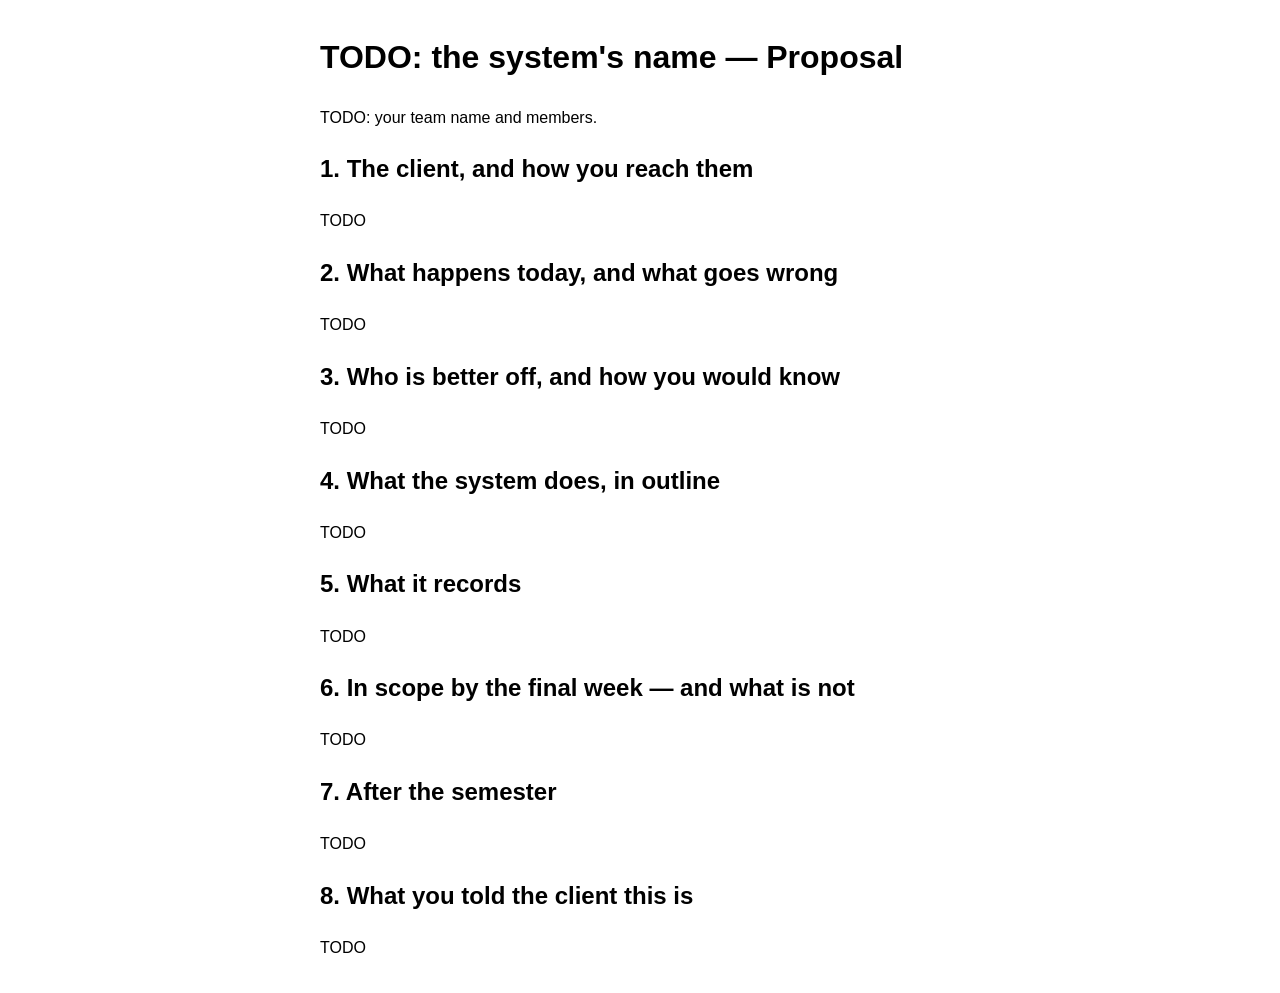
==== docs/index.html @ 44578945 "Initial commit" ====
<!DOCTYPE html>
<!--
  TEAM: replace every line of placeholder text below with your proposal content. The eight
  headings stay exactly as they are — same wording, same order.

  This page is checked only as REACHABLE. It is not judged on how it looks. Do not spend
  time on design here; spend it on the proposal.

  Do not add external stylesheets, fonts, scripts or images. This page loads nothing.
-->
<html lang="en">
<head>
<meta charset="utf-8">
<meta name="viewport" content="width=device-width, initial-scale=1">
<title>Proposal — ISOM 472</title>
<style>
  body {
    max-width: 40em;
    margin: 2rem auto;
    padding: 0 1rem;
    font-family: -apple-system, BlinkMacSystemFont, "Segoe UI", Roboto, sans-serif;
    line-height: 1.6;
  }
</style>
</head>
<body>

<h1>TODO: the system's name — Proposal</h1>
<p>TODO: your team name and members.</p>

<h2>1. The client, and how you reach them</h2>
<p>TODO</p>

<h2>2. What happens today, and what goes wrong</h2>
<p>TODO</p>

<h2>3. Who is better off, and how you would know</h2>
<p>TODO</p>

<h2>4. What the system does, in outline</h2>
<p>TODO</p>

<h2>5. What it records</h2>
<p>TODO</p>

<h2>6. In scope by the final week — and what is not</h2>
<p>TODO</p>

<h2>7. After the semester</h2>
<p>TODO</p>

<h2>8. What you told the client this is</h2>
<p>TODO</p>

</body>
</html>
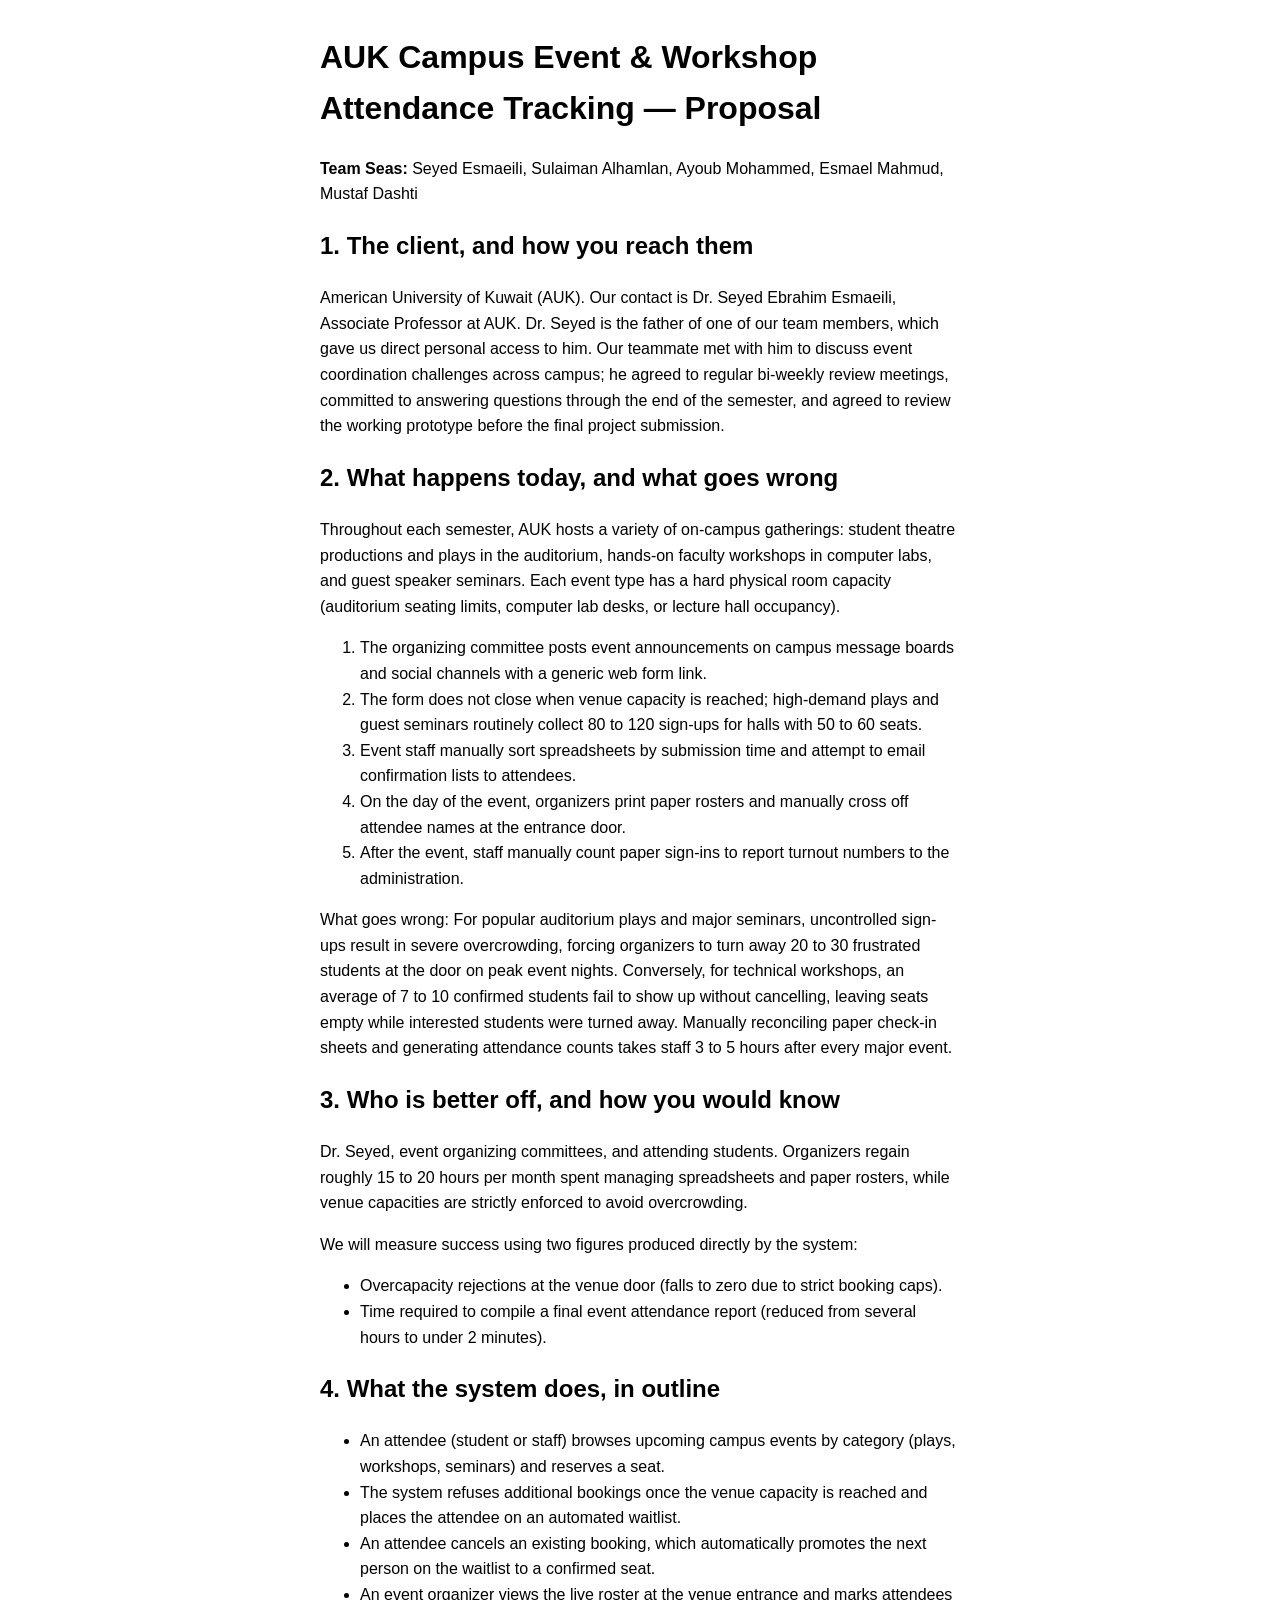
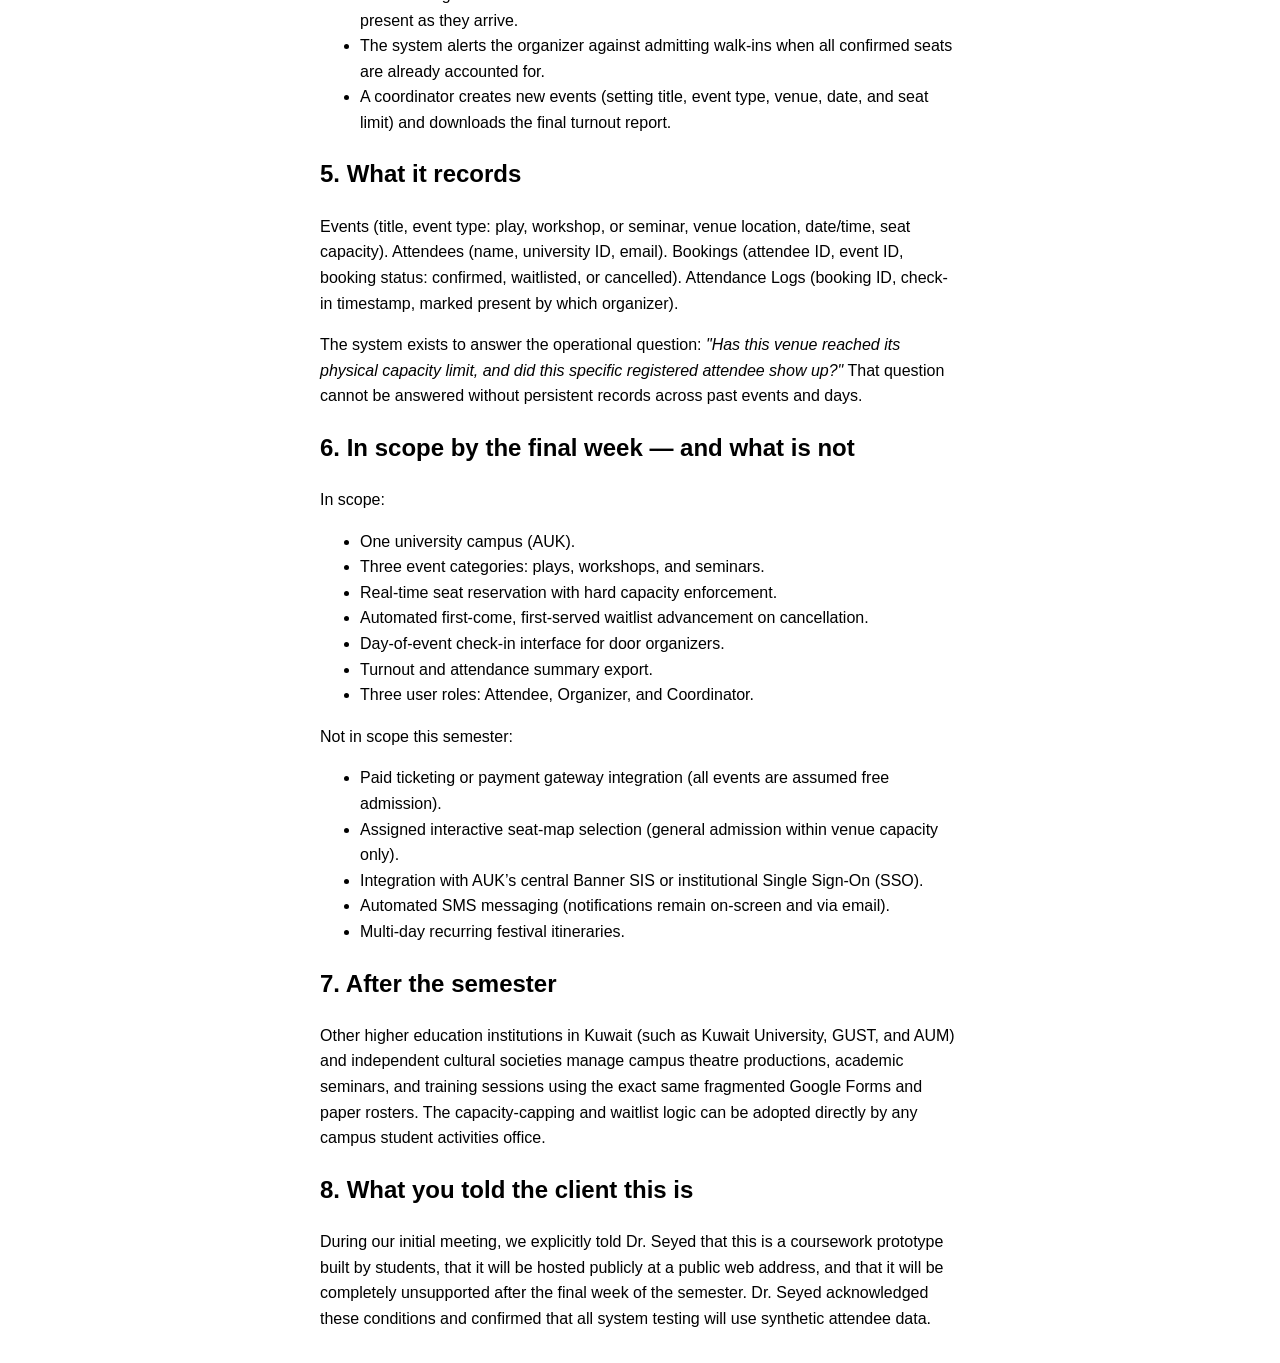
==== commit 88bc514f: "posted the proposal to index.html and added a link to it in read.me I changed the index.html file to" ====
--- a/docs/index.html
+++ b/docs/index.html
@@ -2,10 +2,8 @@
 <!--
   TEAM: replace every line of placeholder text below with your proposal content. The eight
   headings stay exactly as they are — same wording, same order.
-
   This page is checked only as REACHABLE. It is not judged on how it looks. Do not spend
   time on design here; spend it on the proposal.
-
   Do not add external stylesheets, fonts, scripts or images. This page loads nothing.
 -->
 <html lang="en">
@@ -25,32 +23,71 @@
 </head>
 <body>
 
-<h1>TODO: the system's name — Proposal</h1>
-<p>TODO: your team name and members.</p>
+<h1>AUK Campus Event & Workshop Attendance Tracking — Proposal</h1>
+
+<p><strong>Team Seas:</strong> Seyed Esmaeili, Sulaiman Alhamlan, Ayoub Mohammed, Esmael Mahmud, Mustaf Dashti</p>
 
 <h2>1. The client, and how you reach them</h2>
-<p>TODO</p>
+<p>American University of Kuwait (AUK). Our contact is Dr. Seyed Ebrahim Esmaeili, Associate Professor at AUK. Dr. Seyed is the father of one of our team members, which gave us direct personal access to him. Our teammate met with him to discuss event coordination challenges across campus; he agreed to regular bi-weekly review meetings, committed to answering questions through the end of the semester, and agreed to review the working prototype before the final project submission.</p>
 
 <h2>2. What happens today, and what goes wrong</h2>
-<p>TODO</p>
+<p>Throughout each semester, AUK hosts a variety of on-campus gatherings: student theatre productions and plays in the auditorium, hands-on faculty workshops in computer labs, and guest speaker seminars. Each event type has a hard physical room capacity (auditorium seating limits, computer lab desks, or lecture hall occupancy).</p>
+<ol>
+  <li>The organizing committee posts event announcements on campus message boards and social channels with a generic web form link.</li>
+  <li>The form does not close when venue capacity is reached; high-demand plays and guest seminars routinely collect 80 to 120 sign-ups for halls with 50 to 60 seats.</li>
+  <li>Event staff manually sort spreadsheets by submission time and attempt to email confirmation lists to attendees.</li>
+  <li>On the day of the event, organizers print paper rosters and manually cross off attendee names at the entrance door.</li>
+  <li>After the event, staff manually count paper sign-ins to report turnout numbers to the administration.</li>
+</ol>
+<p>What goes wrong: For popular auditorium plays and major seminars, uncontrolled sign-ups result in severe overcrowding, forcing organizers to turn away 20 to 30 frustrated students at the door on peak event nights. Conversely, for technical workshops, an average of 7 to 10 confirmed students fail to show up without cancelling, leaving seats empty while interested students were turned away. Manually reconciling paper check-in sheets and generating attendance counts takes staff 3 to 5 hours after every major event.</p>
 
 <h2>3. Who is better off, and how you would know</h2>
-<p>TODO</p>
+<p>Dr. Seyed, event organizing committees, and attending students. Organizers regain roughly 15 to 20 hours per month spent managing spreadsheets and paper rosters, while venue capacities are strictly enforced to avoid overcrowding.</p>
+<p>We will measure success using two figures produced directly by the system:</p>
+<ul>
+  <li>Overcapacity rejections at the venue door (falls to zero due to strict booking caps).</li>
+  <li>Time required to compile a final event attendance report (reduced from several hours to under 2 minutes).</li>
+</ul>
 
 <h2>4. What the system does, in outline</h2>
-<p>TODO</p>
+<ul>
+  <li>An attendee (student or staff) browses upcoming campus events by category (plays, workshops, seminars) and reserves a seat.</li>
+  <li>The system refuses additional bookings once the venue capacity is reached and places the attendee on an automated waitlist.</li>
+  <li>An attendee cancels an existing booking, which automatically promotes the next person on the waitlist to a confirmed seat.</li>
+  <li>An event organizer views the live roster at the venue entrance and marks attendees present as they arrive.</li>
+  <li>The system alerts the organizer against admitting walk-ins when all confirmed seats are already accounted for.</li>
+  <li>A coordinator creates new events (setting title, event type, venue, date, and seat limit) and downloads the final turnout report.</li>
+</ul>
 
 <h2>5. What it records</h2>
-<p>TODO</p>
+<p>Events (title, event type: play, workshop, or seminar, venue location, date/time, seat capacity). Attendees (name, university ID, email). Bookings (attendee ID, event ID, booking status: confirmed, waitlisted, or cancelled). Attendance Logs (booking ID, check-in timestamp, marked present by which organizer).</p>
+<p>The system exists to answer the operational question: <em>"Has this venue reached its physical capacity limit, and did this specific registered attendee show up?"</em> That question cannot be answered without persistent records across past events and days.</p>
 
 <h2>6. In scope by the final week — and what is not</h2>
-<p>TODO</p>
+<p>In scope:</p>
+<ul>
+  <li>One university campus (AUK).</li>
+  <li>Three event categories: plays, workshops, and seminars.</li>
+  <li>Real-time seat reservation with hard capacity enforcement.</li>
+  <li>Automated first-come, first-served waitlist advancement on cancellation.</li>
+  <li>Day-of-event check-in interface for door organizers.</li>
+  <li>Turnout and attendance summary export.</li>
+  <li>Three user roles: Attendee, Organizer, and Coordinator.</li>
+</ul>
+<p>Not in scope this semester:</p>
+<ul>
+  <li>Paid ticketing or payment gateway integration (all events are assumed free admission).</li>
+  <li>Assigned interactive seat-map selection (general admission within venue capacity only).</li>
+  <li>Integration with AUK’s central Banner SIS or institutional Single Sign-On (SSO).</li>
+  <li>Automated SMS messaging (notifications remain on-screen and via email).</li>
+  <li>Multi-day recurring festival itineraries.</li>
+</ul>
 
 <h2>7. After the semester</h2>
-<p>TODO</p>
+<p>Other higher education institutions in Kuwait (such as Kuwait University, GUST, and AUM) and independent cultural societies manage campus theatre productions, academic seminars, and training sessions using the exact same fragmented Google Forms and paper rosters. The capacity-capping and waitlist logic can be adopted directly by any campus student activities office.</p>
 
 <h2>8. What you told the client this is</h2>
-<p>TODO</p>
+<p>During our initial meeting, we explicitly told Dr. Seyed that this is a coursework prototype built by students, that it will be hosted publicly at a public web address, and that it will be completely unsupported after the final week of the semester. Dr. Seyed acknowledged these conditions and confirmed that all system testing will use synthetic attendee data.</p>
 
 </body>
 </html>
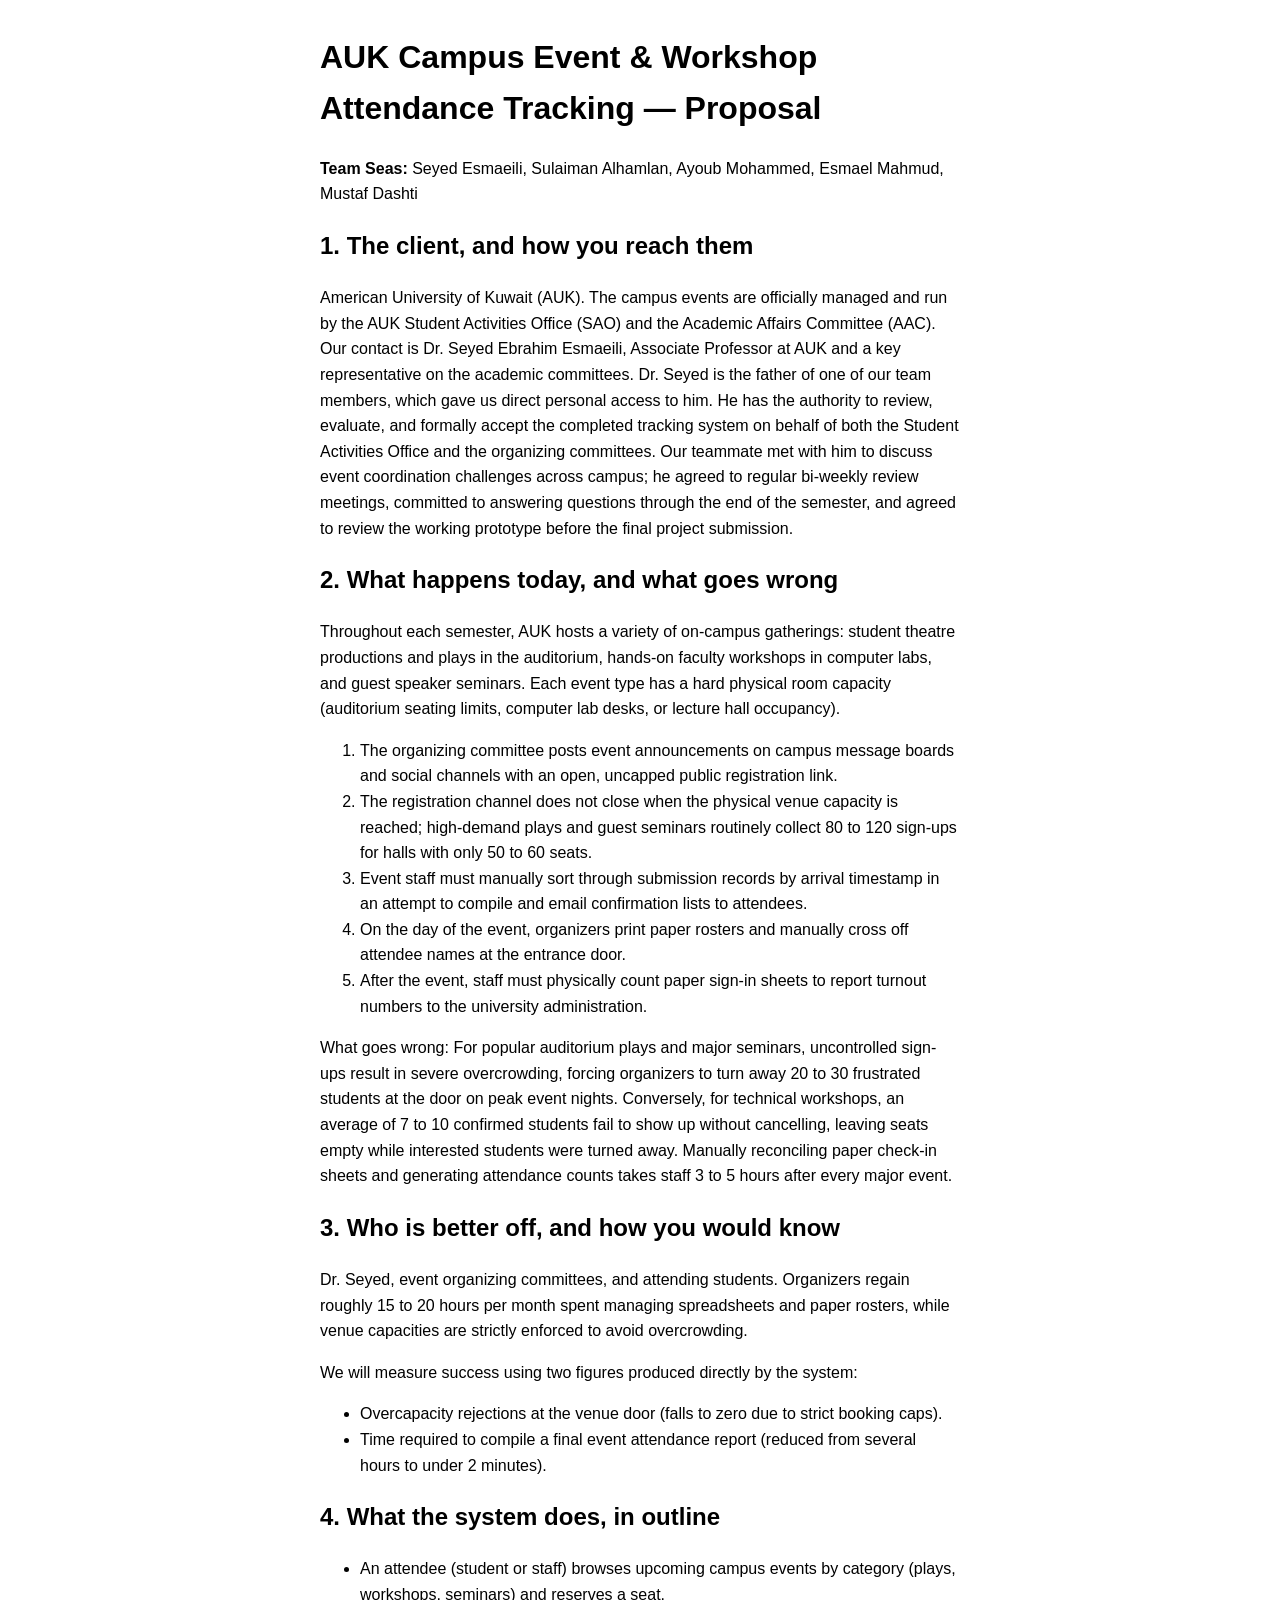
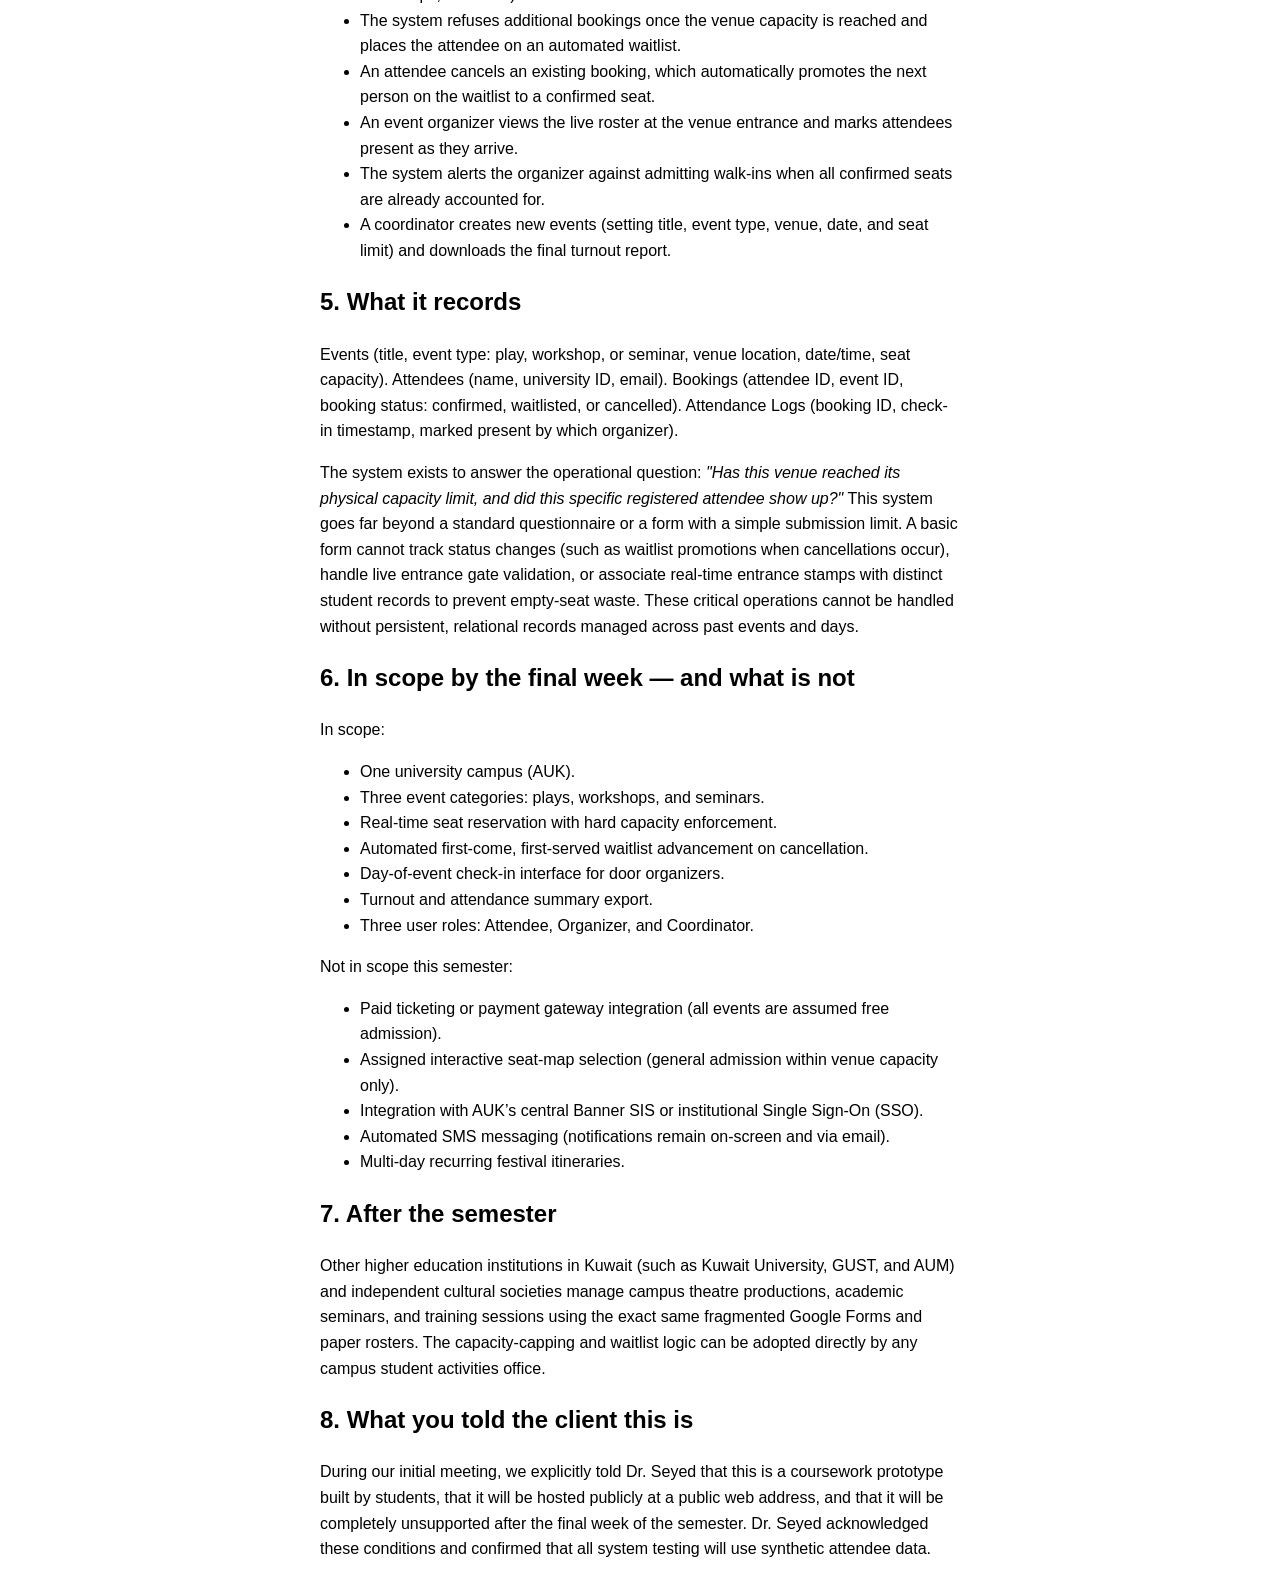
==== commit bf79048b: "changed the proposal and updated readme I updated the proposal so that it fits the requirements more" ====
--- a/docs/index.html
+++ b/docs/index.html
@@ -28,16 +28,16 @@
 <p><strong>Team Seas:</strong> Seyed Esmaeili, Sulaiman Alhamlan, Ayoub Mohammed, Esmael Mahmud, Mustaf Dashti</p>
 
 <h2>1. The client, and how you reach them</h2>
-<p>American University of Kuwait (AUK). Our contact is Dr. Seyed Ebrahim Esmaeili, Associate Professor at AUK. Dr. Seyed is the father of one of our team members, which gave us direct personal access to him. Our teammate met with him to discuss event coordination challenges across campus; he agreed to regular bi-weekly review meetings, committed to answering questions through the end of the semester, and agreed to review the working prototype before the final project submission.</p>
+<p>American University of Kuwait (AUK). The campus events are officially managed and run by the AUK Student Activities Office (SAO) and the Academic Affairs Committee (AAC). Our contact is Dr. Seyed Ebrahim Esmaeili, Associate Professor at AUK and a key representative on the academic committees. Dr. Seyed is the father of one of our team members, which gave us direct personal access to him. He has the authority to review, evaluate, and formally accept the completed tracking system on behalf of both the Student Activities Office and the organizing committees. Our teammate met with him to discuss event coordination challenges across campus; he agreed to regular bi-weekly review meetings, committed to answering questions through the end of the semester, and agreed to review the working prototype before the final project submission.</p>
 
 <h2>2. What happens today, and what goes wrong</h2>
 <p>Throughout each semester, AUK hosts a variety of on-campus gatherings: student theatre productions and plays in the auditorium, hands-on faculty workshops in computer labs, and guest speaker seminars. Each event type has a hard physical room capacity (auditorium seating limits, computer lab desks, or lecture hall occupancy).</p>
 <ol>
-  <li>The organizing committee posts event announcements on campus message boards and social channels with a generic web form link.</li>
-  <li>The form does not close when venue capacity is reached; high-demand plays and guest seminars routinely collect 80 to 120 sign-ups for halls with 50 to 60 seats.</li>
-  <li>Event staff manually sort spreadsheets by submission time and attempt to email confirmation lists to attendees.</li>
+  <li>The organizing committee posts event announcements on campus message boards and social channels with an open, uncapped public registration link.</li>
+  <li>The registration channel does not close when the physical venue capacity is reached; high-demand plays and guest seminars routinely collect 80 to 120 sign-ups for halls with only 50 to 60 seats.</li>
+  <li>Event staff must manually sort through submission records by arrival timestamp in an attempt to compile and email confirmation lists to attendees.</li>
   <li>On the day of the event, organizers print paper rosters and manually cross off attendee names at the entrance door.</li>
-  <li>After the event, staff manually count paper sign-ins to report turnout numbers to the administration.</li>
+  <li>After the event, staff must physically count paper sign-in sheets to report turnout numbers to the university administration.</li>
 </ol>
 <p>What goes wrong: For popular auditorium plays and major seminars, uncontrolled sign-ups result in severe overcrowding, forcing organizers to turn away 20 to 30 frustrated students at the door on peak event nights. Conversely, for technical workshops, an average of 7 to 10 confirmed students fail to show up without cancelling, leaving seats empty while interested students were turned away. Manually reconciling paper check-in sheets and generating attendance counts takes staff 3 to 5 hours after every major event.</p>
 
@@ -61,7 +61,7 @@
 
 <h2>5. What it records</h2>
 <p>Events (title, event type: play, workshop, or seminar, venue location, date/time, seat capacity). Attendees (name, university ID, email). Bookings (attendee ID, event ID, booking status: confirmed, waitlisted, or cancelled). Attendance Logs (booking ID, check-in timestamp, marked present by which organizer).</p>
-<p>The system exists to answer the operational question: <em>"Has this venue reached its physical capacity limit, and did this specific registered attendee show up?"</em> That question cannot be answered without persistent records across past events and days.</p>
+<p>The system exists to answer the operational question: <em>"Has this venue reached its physical capacity limit, and did this specific registered attendee show up?"</em> This system goes far beyond a standard questionnaire or a form with a simple submission limit. A basic form cannot track status changes (such as waitlist promotions when cancellations occur), handle live entrance gate validation, or associate real-time entrance stamps with distinct student records to prevent empty-seat waste. These critical operations cannot be handled without persistent, relational records managed across past events and days.</p>
 
 <h2>6. In scope by the final week — and what is not</h2>
 <p>In scope:</p>
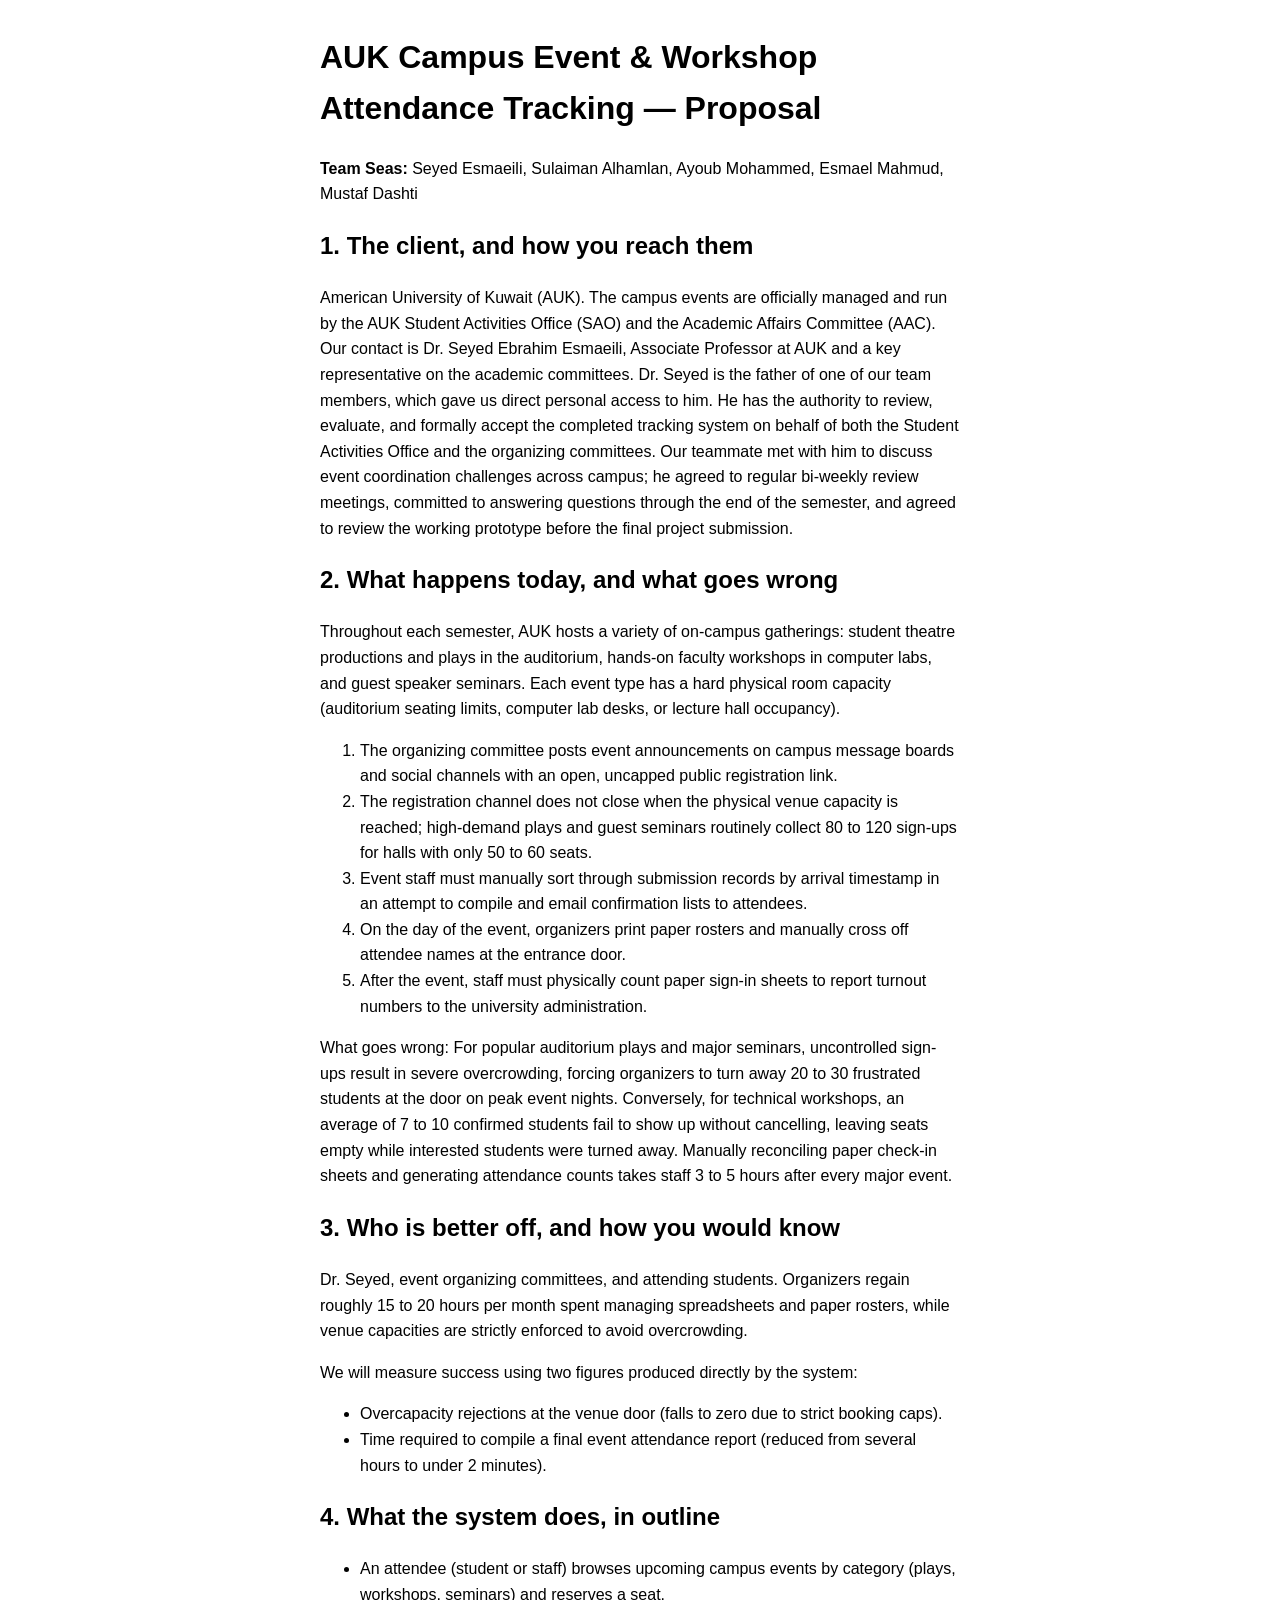
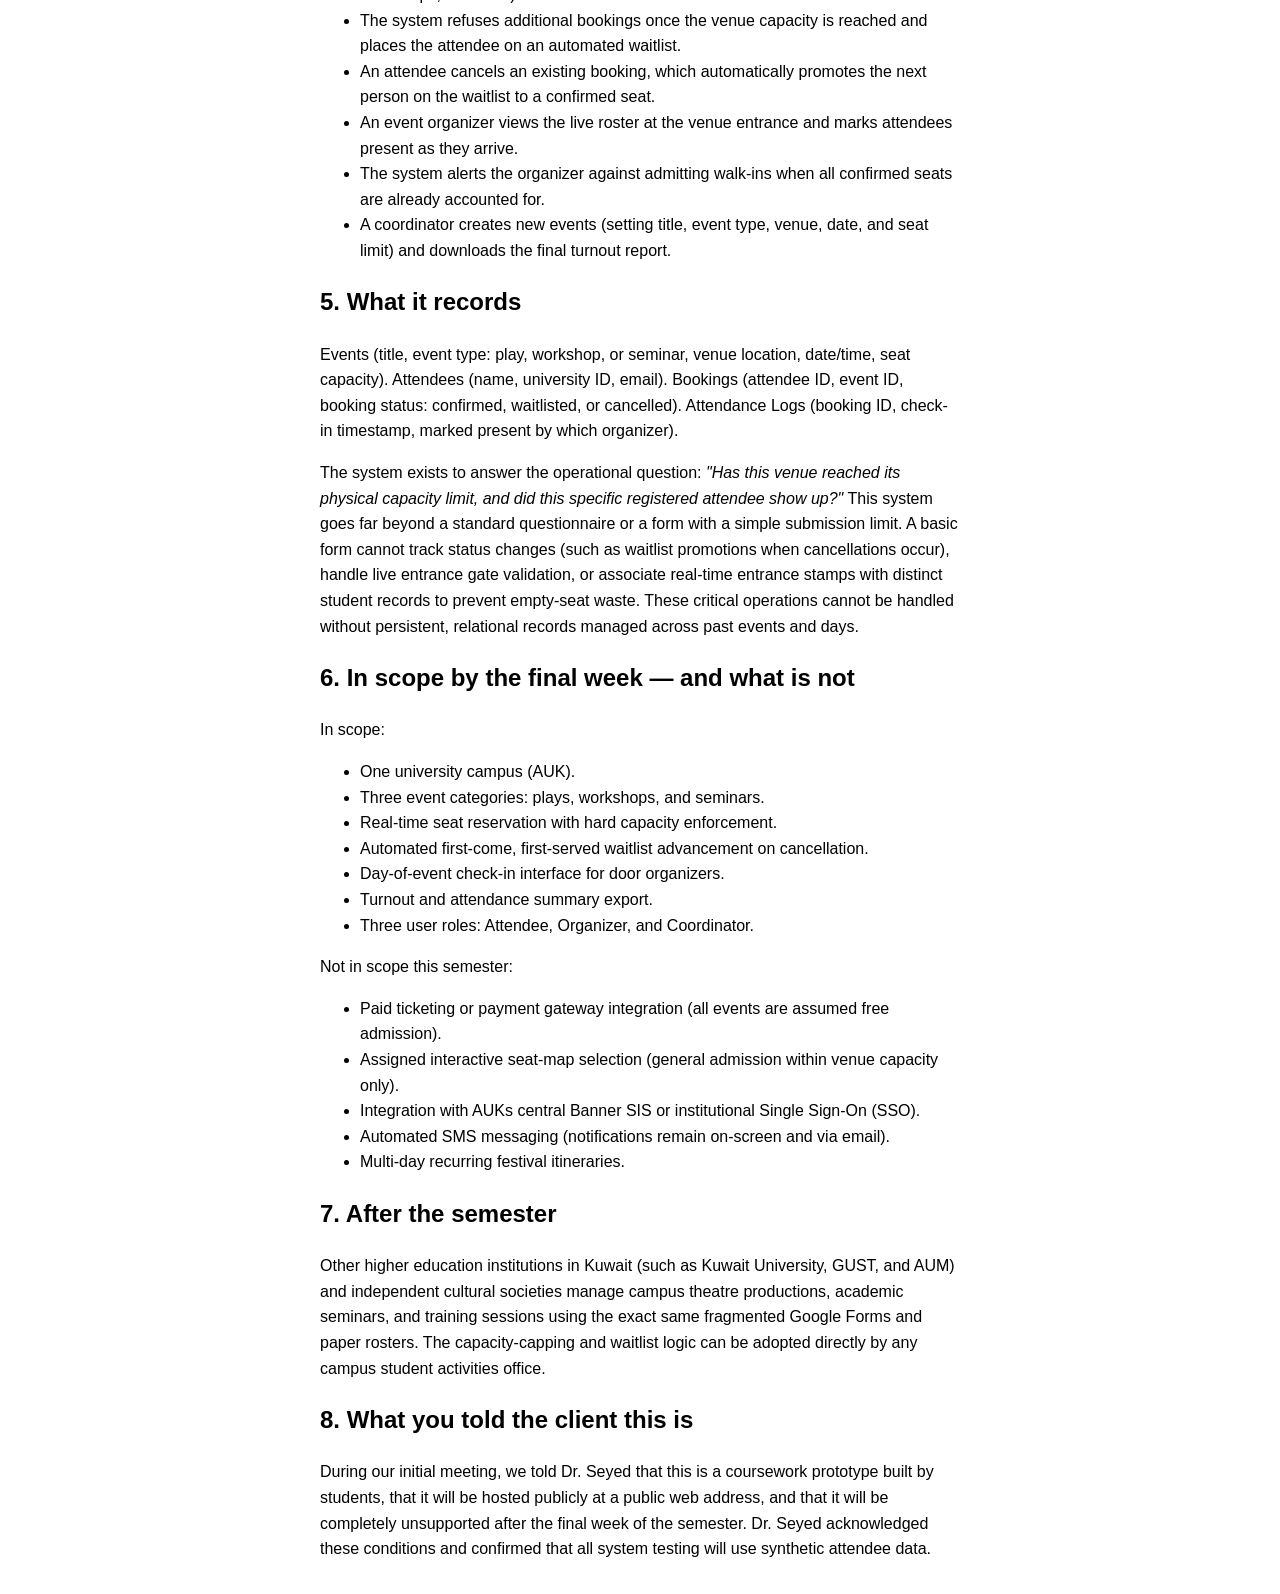
==== commit c5a4592d: "simple edits Fixed some things and changes one thing in the index.html to see if preview works" ====
--- a/docs/index.html
+++ b/docs/index.html
@@ -78,7 +78,7 @@
 <ul>
   <li>Paid ticketing or payment gateway integration (all events are assumed free admission).</li>
   <li>Assigned interactive seat-map selection (general admission within venue capacity only).</li>
-  <li>Integration with AUK’s central Banner SIS or institutional Single Sign-On (SSO).</li>
+  <li>Integration with AUKs central Banner SIS or institutional Single Sign-On (SSO).</li>
   <li>Automated SMS messaging (notifications remain on-screen and via email).</li>
   <li>Multi-day recurring festival itineraries.</li>
 </ul>
@@ -87,7 +87,7 @@
 <p>Other higher education institutions in Kuwait (such as Kuwait University, GUST, and AUM) and independent cultural societies manage campus theatre productions, academic seminars, and training sessions using the exact same fragmented Google Forms and paper rosters. The capacity-capping and waitlist logic can be adopted directly by any campus student activities office.</p>
 
 <h2>8. What you told the client this is</h2>
-<p>During our initial meeting, we explicitly told Dr. Seyed that this is a coursework prototype built by students, that it will be hosted publicly at a public web address, and that it will be completely unsupported after the final week of the semester. Dr. Seyed acknowledged these conditions and confirmed that all system testing will use synthetic attendee data.</p>
+<p>During our initial meeting, we told Dr. Seyed that this is a coursework prototype built by students, that it will be hosted publicly at a public web address, and that it will be completely unsupported after the final week of the semester. Dr. Seyed acknowledged these conditions and confirmed that all system testing will use synthetic attendee data.</p>
 
 </body>
 </html>
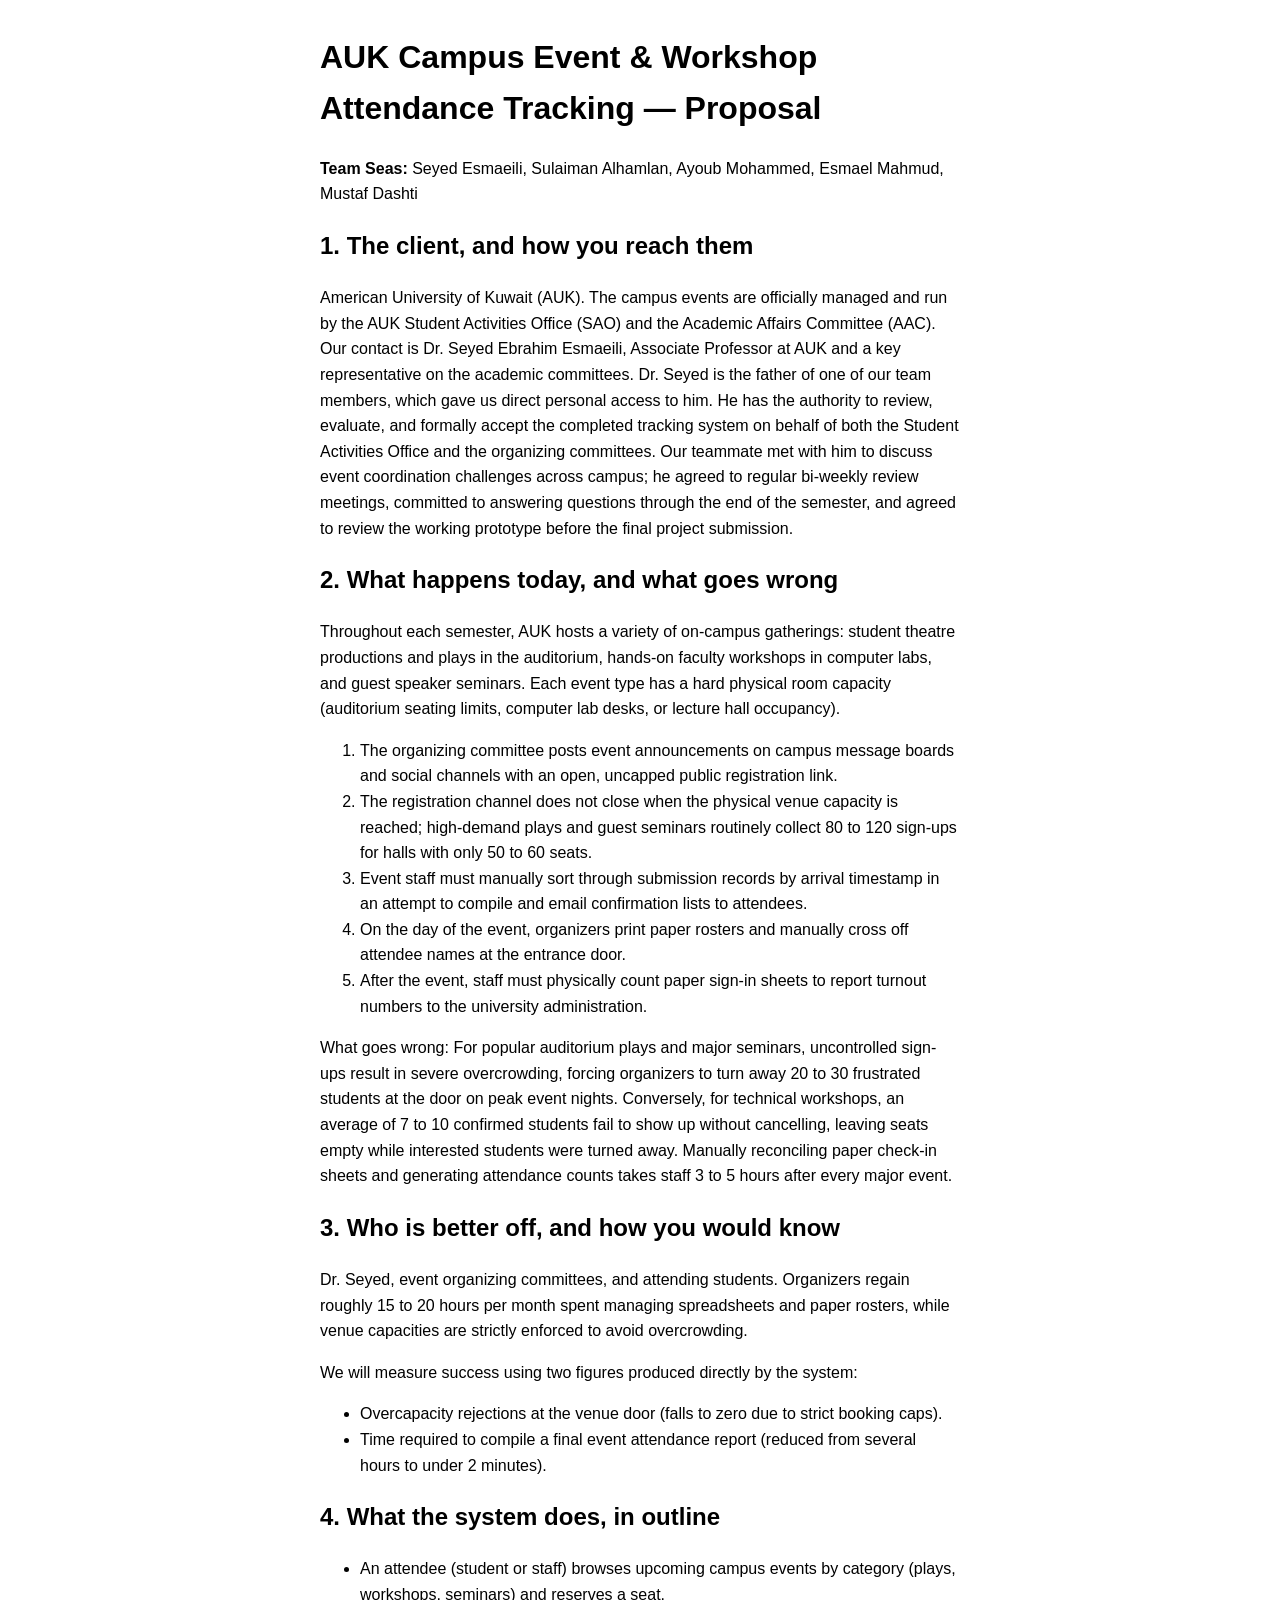
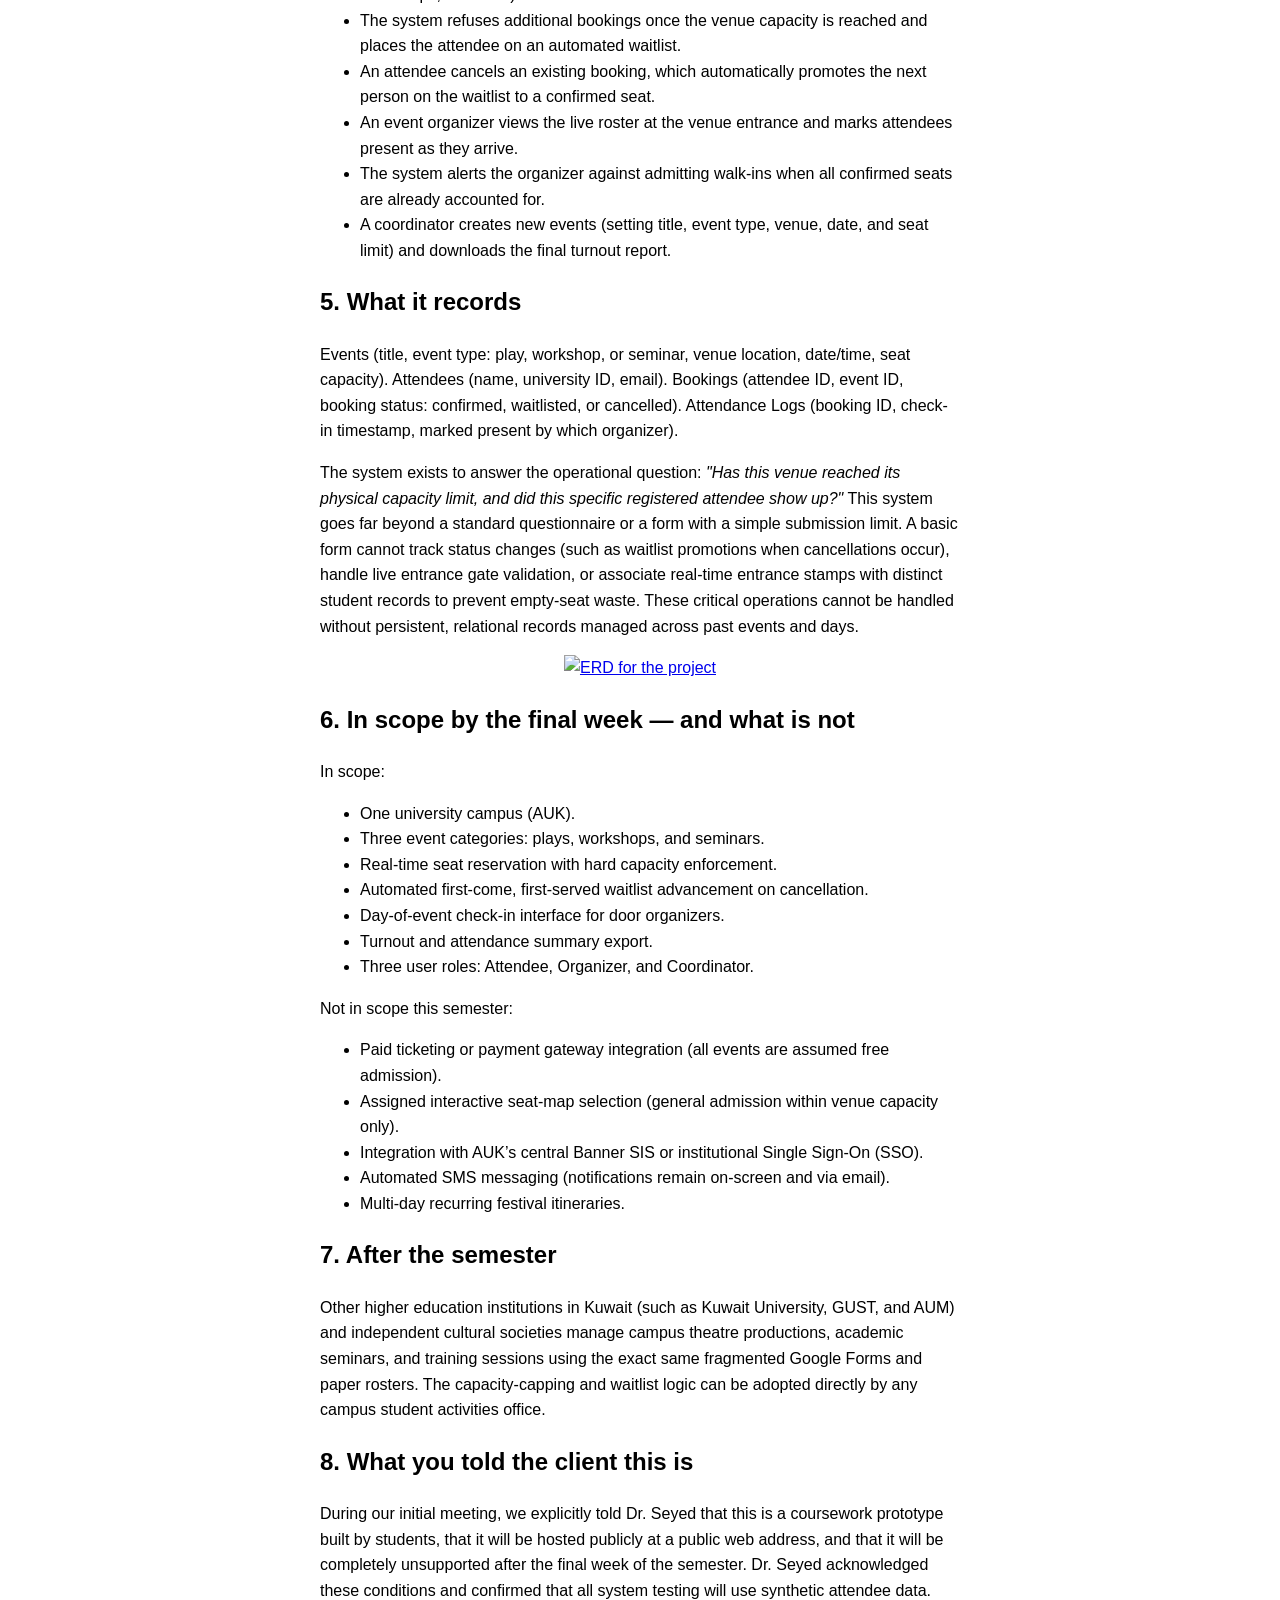
==== commit 6706fc97: "adding path to index" ====
--- a/docs/index.html
+++ b/docs/index.html
@@ -7,87 +7,131 @@
   Do not add external stylesheets, fonts, scripts or images. This page loads nothing.
 -->
 <html lang="en">
+
 <head>
-<meta charset="utf-8">
-<meta name="viewport" content="width=device-width, initial-scale=1">
-<title>Proposal — ISOM 472</title>
-<style>
-  body {
-    max-width: 40em;
-    margin: 2rem auto;
-    padding: 0 1rem;
-    font-family: -apple-system, BlinkMacSystemFont, "Segoe UI", Roboto, sans-serif;
-    line-height: 1.6;
-  }
-</style>
+  <meta charset="utf-8">
+  <meta name="viewport" content="width=device-width, initial-scale=1">
+  <title>Proposal — ISOM 472</title>
+  <style>
+    body {
+      max-width: 40em;
+      margin: 2rem auto;
+      padding: 0 1rem;
+      font-family: -apple-system, BlinkMacSystemFont, "Segoe UI", Roboto, sans-serif;
+      line-height: 1.6;
+    }
+  </style>
 </head>
+
 <body>
 
-<h1>AUK Campus Event & Workshop Attendance Tracking — Proposal</h1>
+  <h1>AUK Campus Event & Workshop Attendance Tracking — Proposal</h1>
 
-<p><strong>Team Seas:</strong> Seyed Esmaeili, Sulaiman Alhamlan, Ayoub Mohammed, Esmael Mahmud, Mustaf Dashti</p>
+  <p><strong>Team Seas:</strong> Seyed Esmaeili, Sulaiman Alhamlan, Ayoub Mohammed, Esmael Mahmud, Mustaf Dashti</p>
 
-<h2>1. The client, and how you reach them</h2>
-<p>American University of Kuwait (AUK). The campus events are officially managed and run by the AUK Student Activities Office (SAO) and the Academic Affairs Committee (AAC). Our contact is Dr. Seyed Ebrahim Esmaeili, Associate Professor at AUK and a key representative on the academic committees. Dr. Seyed is the father of one of our team members, which gave us direct personal access to him. He has the authority to review, evaluate, and formally accept the completed tracking system on behalf of both the Student Activities Office and the organizing committees. Our teammate met with him to discuss event coordination challenges across campus; he agreed to regular bi-weekly review meetings, committed to answering questions through the end of the semester, and agreed to review the working prototype before the final project submission.</p>
+  <h2>1. The client, and how you reach them</h2>
+  <p>American University of Kuwait (AUK). The campus events are officially managed and run by the AUK Student Activities
+    Office (SAO) and the Academic Affairs Committee (AAC). Our contact is Dr. Seyed Ebrahim Esmaeili, Associate
+    Professor at AUK and a key representative on the academic committees. Dr. Seyed is the father of one of our team
+    members, which gave us direct personal access to him. He has the authority to review, evaluate, and formally accept
+    the completed tracking system on behalf of both the Student Activities Office and the organizing committees. Our
+    teammate met with him to discuss event coordination challenges across campus; he agreed to regular bi-weekly review
+    meetings, committed to answering questions through the end of the semester, and agreed to review the working
+    prototype before the final project submission.</p>
 
-<h2>2. What happens today, and what goes wrong</h2>
-<p>Throughout each semester, AUK hosts a variety of on-campus gatherings: student theatre productions and plays in the auditorium, hands-on faculty workshops in computer labs, and guest speaker seminars. Each event type has a hard physical room capacity (auditorium seating limits, computer lab desks, or lecture hall occupancy).</p>
-<ol>
-  <li>The organizing committee posts event announcements on campus message boards and social channels with an open, uncapped public registration link.</li>
-  <li>The registration channel does not close when the physical venue capacity is reached; high-demand plays and guest seminars routinely collect 80 to 120 sign-ups for halls with only 50 to 60 seats.</li>
-  <li>Event staff must manually sort through submission records by arrival timestamp in an attempt to compile and email confirmation lists to attendees.</li>
-  <li>On the day of the event, organizers print paper rosters and manually cross off attendee names at the entrance door.</li>
-  <li>After the event, staff must physically count paper sign-in sheets to report turnout numbers to the university administration.</li>
-</ol>
-<p>What goes wrong: For popular auditorium plays and major seminars, uncontrolled sign-ups result in severe overcrowding, forcing organizers to turn away 20 to 30 frustrated students at the door on peak event nights. Conversely, for technical workshops, an average of 7 to 10 confirmed students fail to show up without cancelling, leaving seats empty while interested students were turned away. Manually reconciling paper check-in sheets and generating attendance counts takes staff 3 to 5 hours after every major event.</p>
+  <h2>2. What happens today, and what goes wrong</h2>
+  <p>Throughout each semester, AUK hosts a variety of on-campus gatherings: student theatre productions and plays in the
+    auditorium, hands-on faculty workshops in computer labs, and guest speaker seminars. Each event type has a hard
+    physical room capacity (auditorium seating limits, computer lab desks, or lecture hall occupancy).</p>
+  <ol>
+    <li>The organizing committee posts event announcements on campus message boards and social channels with an open,
+      uncapped public registration link.</li>
+    <li>The registration channel does not close when the physical venue capacity is reached; high-demand plays and guest
+      seminars routinely collect 80 to 120 sign-ups for halls with only 50 to 60 seats.</li>
+    <li>Event staff must manually sort through submission records by arrival timestamp in an attempt to compile and
+      email confirmation lists to attendees.</li>
+    <li>On the day of the event, organizers print paper rosters and manually cross off attendee names at the entrance
+      door.</li>
+    <li>After the event, staff must physically count paper sign-in sheets to report turnout numbers to the university
+      administration.</li>
+  </ol>
+  <p>What goes wrong: For popular auditorium plays and major seminars, uncontrolled sign-ups result in severe
+    overcrowding, forcing organizers to turn away 20 to 30 frustrated students at the door on peak event nights.
+    Conversely, for technical workshops, an average of 7 to 10 confirmed students fail to show up without cancelling,
+    leaving seats empty while interested students were turned away. Manually reconciling paper check-in sheets and
+    generating attendance counts takes staff 3 to 5 hours after every major event.</p>
 
-<h2>3. Who is better off, and how you would know</h2>
-<p>Dr. Seyed, event organizing committees, and attending students. Organizers regain roughly 15 to 20 hours per month spent managing spreadsheets and paper rosters, while venue capacities are strictly enforced to avoid overcrowding.</p>
-<p>We will measure success using two figures produced directly by the system:</p>
-<ul>
-  <li>Overcapacity rejections at the venue door (falls to zero due to strict booking caps).</li>
-  <li>Time required to compile a final event attendance report (reduced from several hours to under 2 minutes).</li>
-</ul>
+  <h2>3. Who is better off, and how you would know</h2>
+  <p>Dr. Seyed, event organizing committees, and attending students. Organizers regain roughly 15 to 20 hours per month
+    spent managing spreadsheets and paper rosters, while venue capacities are strictly enforced to avoid overcrowding.
+  </p>
+  <p>We will measure success using two figures produced directly by the system:</p>
+  <ul>
+    <li>Overcapacity rejections at the venue door (falls to zero due to strict booking caps).</li>
+    <li>Time required to compile a final event attendance report (reduced from several hours to under 2 minutes).</li>
+  </ul>
 
-<h2>4. What the system does, in outline</h2>
-<ul>
-  <li>An attendee (student or staff) browses upcoming campus events by category (plays, workshops, seminars) and reserves a seat.</li>
-  <li>The system refuses additional bookings once the venue capacity is reached and places the attendee on an automated waitlist.</li>
-  <li>An attendee cancels an existing booking, which automatically promotes the next person on the waitlist to a confirmed seat.</li>
-  <li>An event organizer views the live roster at the venue entrance and marks attendees present as they arrive.</li>
-  <li>The system alerts the organizer against admitting walk-ins when all confirmed seats are already accounted for.</li>
-  <li>A coordinator creates new events (setting title, event type, venue, date, and seat limit) and downloads the final turnout report.</li>
-</ul>
+  <h2>4. What the system does, in outline</h2>
+  <ul>
+    <li>An attendee (student or staff) browses upcoming campus events by category (plays, workshops, seminars) and
+      reserves a seat.</li>
+    <li>The system refuses additional bookings once the venue capacity is reached and places the attendee on an
+      automated waitlist.</li>
+    <li>An attendee cancels an existing booking, which automatically promotes the next person on the waitlist to a
+      confirmed seat.</li>
+    <li>An event organizer views the live roster at the venue entrance and marks attendees present as they arrive.</li>
+    <li>The system alerts the organizer against admitting walk-ins when all confirmed seats are already accounted for.
+    </li>
+    <li>A coordinator creates new events (setting title, event type, venue, date, and seat limit) and downloads the
+      final turnout report.</li>
+  </ul>
 
-<h2>5. What it records</h2>
-<p>Events (title, event type: play, workshop, or seminar, venue location, date/time, seat capacity). Attendees (name, university ID, email). Bookings (attendee ID, event ID, booking status: confirmed, waitlisted, or cancelled). Attendance Logs (booking ID, check-in timestamp, marked present by which organizer).</p>
-<p>The system exists to answer the operational question: <em>"Has this venue reached its physical capacity limit, and did this specific registered attendee show up?"</em> This system goes far beyond a standard questionnaire or a form with a simple submission limit. A basic form cannot track status changes (such as waitlist promotions when cancellations occur), handle live entrance gate validation, or associate real-time entrance stamps with distinct student records to prevent empty-seat waste. These critical operations cannot be handled without persistent, relational records managed across past events and days.</p>
+  <h2>5. What it records</h2>
+  <p>Events (title, event type: play, workshop, or seminar, venue location, date/time, seat capacity). Attendees (name,
+    university ID, email). Bookings (attendee ID, event ID, booking status: confirmed, waitlisted, or cancelled).
+    Attendance Logs (booking ID, check-in timestamp, marked present by which organizer).</p>
+  <p>The system exists to answer the operational question: <em>"Has this venue reached its physical capacity limit, and
+      did this specific registered attendee show up?"</em> This system goes far beyond a standard questionnaire or a
+    form with a simple submission limit. A basic form cannot track status changes (such as waitlist promotions when
+    cancellations occur), handle live entrance gate validation, or associate real-time entrance stamps with distinct
+    student records to prevent empty-seat waste. These critical operations cannot be handled without persistent,
+    relational records managed across past events and days.</p>
+  <a href="erd.html">
+    <p style="text-align: center;"><img src="images/ERD.png" style="width: 50%; height: auto;"
+        alt="ERD for the project"></p>
+  </a>
+  <h2>6. In scope by the final week — and what is not</h2>
+  <p>In scope:</p>
+  <ul>
+    <li>One university campus (AUK).</li>
+    <li>Three event categories: plays, workshops, and seminars.</li>
+    <li>Real-time seat reservation with hard capacity enforcement.</li>
+    <li>Automated first-come, first-served waitlist advancement on cancellation.</li>
+    <li>Day-of-event check-in interface for door organizers.</li>
+    <li>Turnout and attendance summary export.</li>
+    <li>Three user roles: Attendee, Organizer, and Coordinator.</li>
+  </ul>
+  <p>Not in scope this semester:</p>
+  <ul>
+    <li>Paid ticketing or payment gateway integration (all events are assumed free admission).</li>
+    <li>Assigned interactive seat-map selection (general admission within venue capacity only).</li>
+    <li>Integration with AUK’s central Banner SIS or institutional Single Sign-On (SSO).</li>
+    <li>Automated SMS messaging (notifications remain on-screen and via email).</li>
+    <li>Multi-day recurring festival itineraries.</li>
+  </ul>
 
-<h2>6. In scope by the final week — and what is not</h2>
-<p>In scope:</p>
-<ul>
-  <li>One university campus (AUK).</li>
-  <li>Three event categories: plays, workshops, and seminars.</li>
-  <li>Real-time seat reservation with hard capacity enforcement.</li>
-  <li>Automated first-come, first-served waitlist advancement on cancellation.</li>
-  <li>Day-of-event check-in interface for door organizers.</li>
-  <li>Turnout and attendance summary export.</li>
-  <li>Three user roles: Attendee, Organizer, and Coordinator.</li>
-</ul>
-<p>Not in scope this semester:</p>
-<ul>
-  <li>Paid ticketing or payment gateway integration (all events are assumed free admission).</li>
-  <li>Assigned interactive seat-map selection (general admission within venue capacity only).</li>
-  <li>Integration with AUKs central Banner SIS or institutional Single Sign-On (SSO).</li>
-  <li>Automated SMS messaging (notifications remain on-screen and via email).</li>
-  <li>Multi-day recurring festival itineraries.</li>
-</ul>
+  <h2>7. After the semester</h2>
+  <p>Other higher education institutions in Kuwait (such as Kuwait University, GUST, and AUM) and independent cultural
+    societies manage campus theatre productions, academic seminars, and training sessions using the exact same
+    fragmented Google Forms and paper rosters. The capacity-capping and waitlist logic can be adopted directly by any
+    campus student activities office.</p>
 
-<h2>7. After the semester</h2>
-<p>Other higher education institutions in Kuwait (such as Kuwait University, GUST, and AUM) and independent cultural societies manage campus theatre productions, academic seminars, and training sessions using the exact same fragmented Google Forms and paper rosters. The capacity-capping and waitlist logic can be adopted directly by any campus student activities office.</p>
-
-<h2>8. What you told the client this is</h2>
-<p>During our initial meeting, we told Dr. Seyed that this is a coursework prototype built by students, that it will be hosted publicly at a public web address, and that it will be completely unsupported after the final week of the semester. Dr. Seyed acknowledged these conditions and confirmed that all system testing will use synthetic attendee data.</p>
+  <h2>8. What you told the client this is</h2>
+  <p>During our initial meeting, we explicitly told Dr. Seyed that this is a coursework prototype built by students,
+    that it will be hosted publicly at a public web address, and that it will be completely unsupported after the final
+    week of the semester. Dr. Seyed acknowledged these conditions and confirmed that all system testing will use
+    synthetic attendee data.</p>
 
 </body>
-</html>
+
+</html>
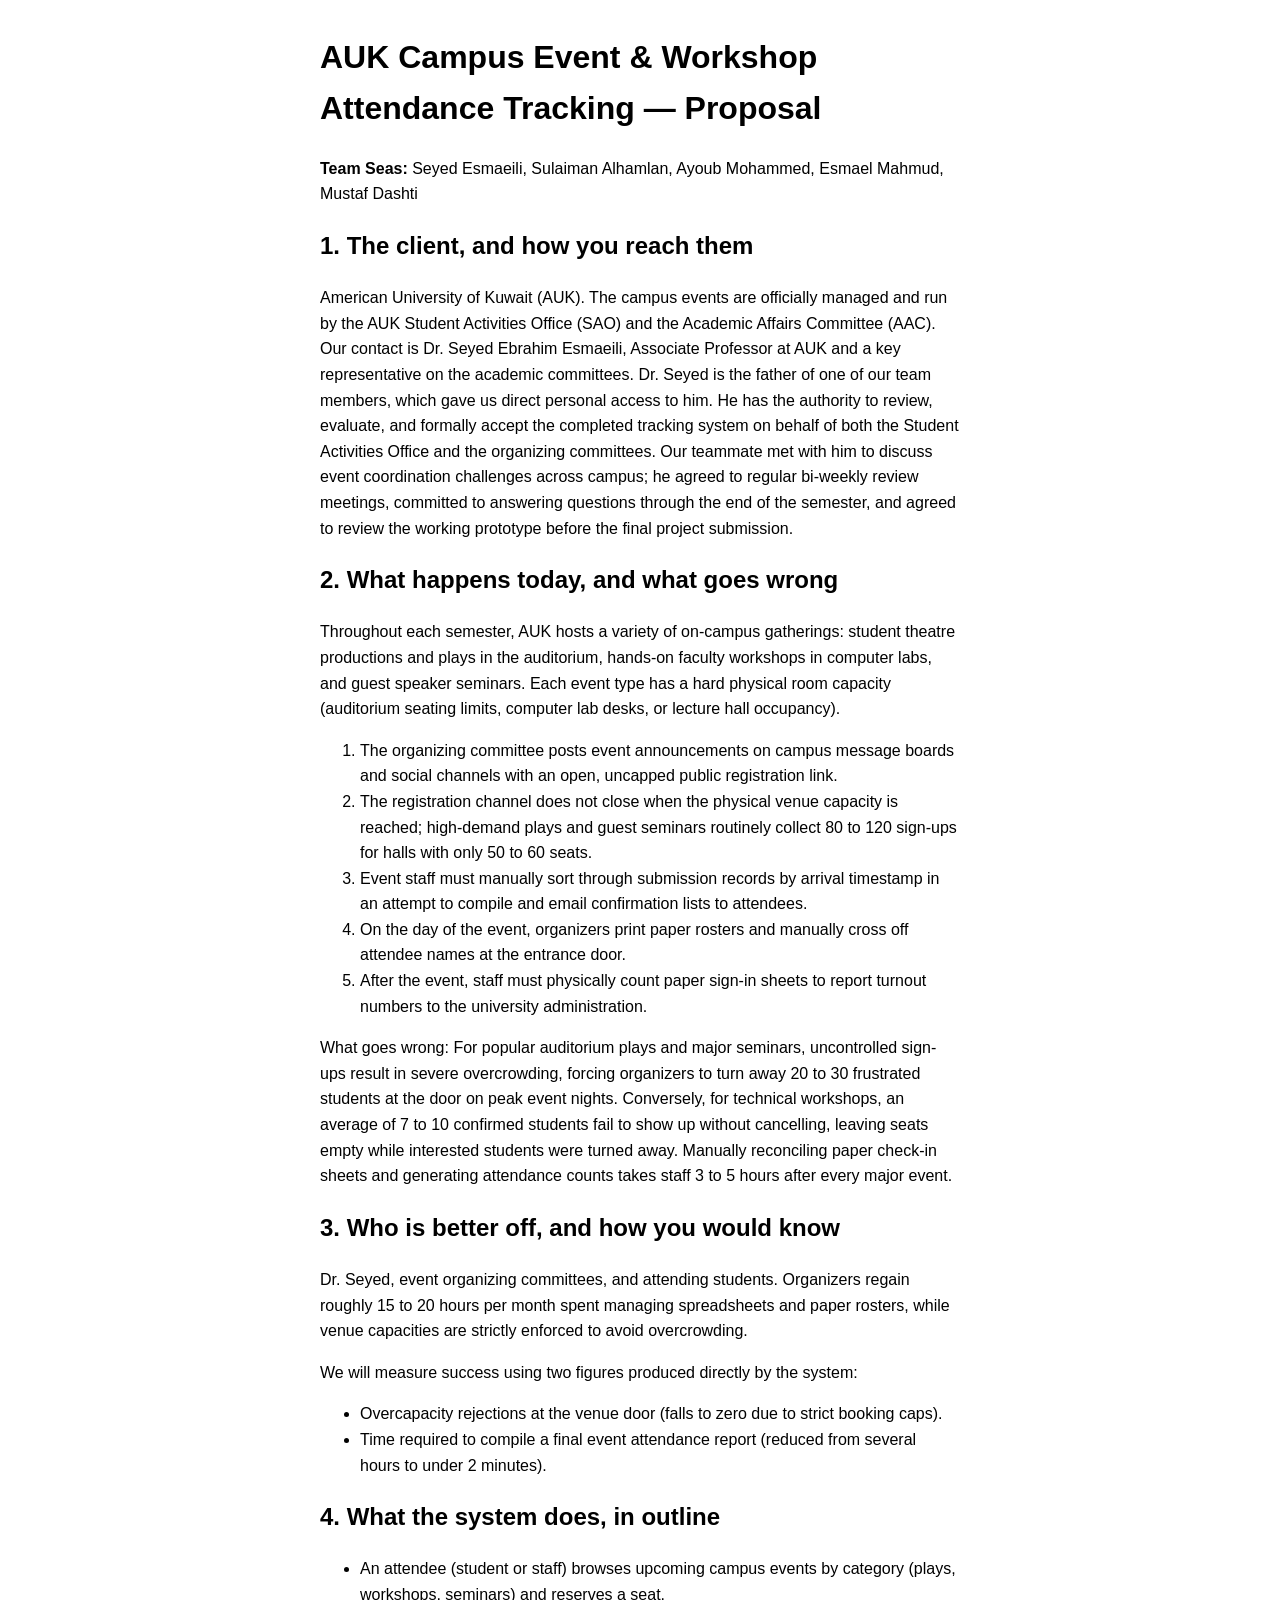
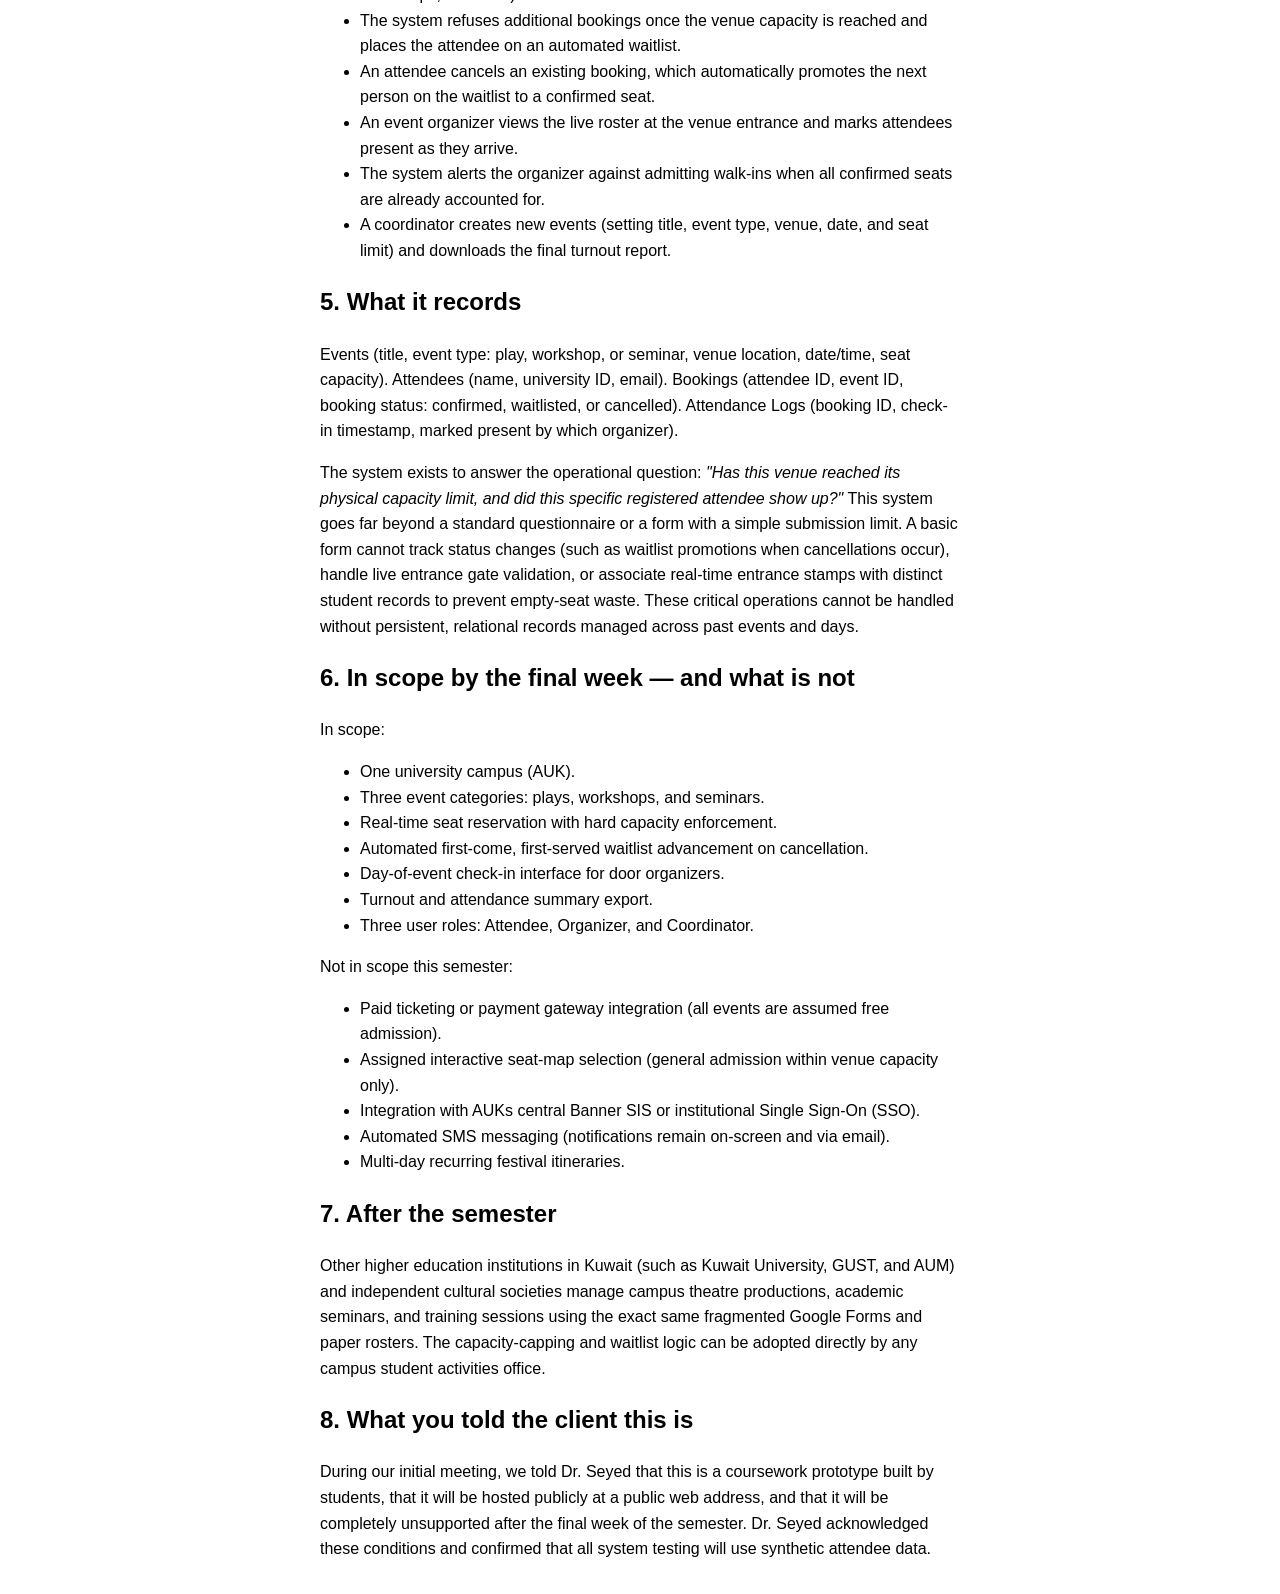
==== commit fd0b7584: "Merge pull request #12 from isom472-fall2026/11-branch-docs-preview 11 branch docs preview" ====
--- a/docs/index.html
+++ b/docs/index.html
@@ -7,131 +7,87 @@
   Do not add external stylesheets, fonts, scripts or images. This page loads nothing.
 -->
 <html lang="en">
-
 <head>
-  <meta charset="utf-8">
-  <meta name="viewport" content="width=device-width, initial-scale=1">
-  <title>Proposal — ISOM 472</title>
-  <style>
-    body {
-      max-width: 40em;
-      margin: 2rem auto;
-      padding: 0 1rem;
-      font-family: -apple-system, BlinkMacSystemFont, "Segoe UI", Roboto, sans-serif;
-      line-height: 1.6;
-    }
-  </style>
+<meta charset="utf-8">
+<meta name="viewport" content="width=device-width, initial-scale=1">
+<title>Proposal — ISOM 472</title>
+<style>
+  body {
+    max-width: 40em;
+    margin: 2rem auto;
+    padding: 0 1rem;
+    font-family: -apple-system, BlinkMacSystemFont, "Segoe UI", Roboto, sans-serif;
+    line-height: 1.6;
+  }
+</style>
 </head>
-
 <body>
 
-  <h1>AUK Campus Event & Workshop Attendance Tracking — Proposal</h1>
+<h1>AUK Campus Event & Workshop Attendance Tracking — Proposal</h1>
 
-  <p><strong>Team Seas:</strong> Seyed Esmaeili, Sulaiman Alhamlan, Ayoub Mohammed, Esmael Mahmud, Mustaf Dashti</p>
+<p><strong>Team Seas:</strong> Seyed Esmaeili, Sulaiman Alhamlan, Ayoub Mohammed, Esmael Mahmud, Mustaf Dashti</p>
 
-  <h2>1. The client, and how you reach them</h2>
-  <p>American University of Kuwait (AUK). The campus events are officially managed and run by the AUK Student Activities
-    Office (SAO) and the Academic Affairs Committee (AAC). Our contact is Dr. Seyed Ebrahim Esmaeili, Associate
-    Professor at AUK and a key representative on the academic committees. Dr. Seyed is the father of one of our team
-    members, which gave us direct personal access to him. He has the authority to review, evaluate, and formally accept
-    the completed tracking system on behalf of both the Student Activities Office and the organizing committees. Our
-    teammate met with him to discuss event coordination challenges across campus; he agreed to regular bi-weekly review
-    meetings, committed to answering questions through the end of the semester, and agreed to review the working
-    prototype before the final project submission.</p>
+<h2>1. The client, and how you reach them</h2>
+<p>American University of Kuwait (AUK). The campus events are officially managed and run by the AUK Student Activities Office (SAO) and the Academic Affairs Committee (AAC). Our contact is Dr. Seyed Ebrahim Esmaeili, Associate Professor at AUK and a key representative on the academic committees. Dr. Seyed is the father of one of our team members, which gave us direct personal access to him. He has the authority to review, evaluate, and formally accept the completed tracking system on behalf of both the Student Activities Office and the organizing committees. Our teammate met with him to discuss event coordination challenges across campus; he agreed to regular bi-weekly review meetings, committed to answering questions through the end of the semester, and agreed to review the working prototype before the final project submission.</p>
 
-  <h2>2. What happens today, and what goes wrong</h2>
-  <p>Throughout each semester, AUK hosts a variety of on-campus gatherings: student theatre productions and plays in the
-    auditorium, hands-on faculty workshops in computer labs, and guest speaker seminars. Each event type has a hard
-    physical room capacity (auditorium seating limits, computer lab desks, or lecture hall occupancy).</p>
-  <ol>
-    <li>The organizing committee posts event announcements on campus message boards and social channels with an open,
-      uncapped public registration link.</li>
-    <li>The registration channel does not close when the physical venue capacity is reached; high-demand plays and guest
-      seminars routinely collect 80 to 120 sign-ups for halls with only 50 to 60 seats.</li>
-    <li>Event staff must manually sort through submission records by arrival timestamp in an attempt to compile and
-      email confirmation lists to attendees.</li>
-    <li>On the day of the event, organizers print paper rosters and manually cross off attendee names at the entrance
-      door.</li>
-    <li>After the event, staff must physically count paper sign-in sheets to report turnout numbers to the university
-      administration.</li>
-  </ol>
-  <p>What goes wrong: For popular auditorium plays and major seminars, uncontrolled sign-ups result in severe
-    overcrowding, forcing organizers to turn away 20 to 30 frustrated students at the door on peak event nights.
-    Conversely, for technical workshops, an average of 7 to 10 confirmed students fail to show up without cancelling,
-    leaving seats empty while interested students were turned away. Manually reconciling paper check-in sheets and
-    generating attendance counts takes staff 3 to 5 hours after every major event.</p>
+<h2>2. What happens today, and what goes wrong</h2>
+<p>Throughout each semester, AUK hosts a variety of on-campus gatherings: student theatre productions and plays in the auditorium, hands-on faculty workshops in computer labs, and guest speaker seminars. Each event type has a hard physical room capacity (auditorium seating limits, computer lab desks, or lecture hall occupancy).</p>
+<ol>
+  <li>The organizing committee posts event announcements on campus message boards and social channels with an open, uncapped public registration link.</li>
+  <li>The registration channel does not close when the physical venue capacity is reached; high-demand plays and guest seminars routinely collect 80 to 120 sign-ups for halls with only 50 to 60 seats.</li>
+  <li>Event staff must manually sort through submission records by arrival timestamp in an attempt to compile and email confirmation lists to attendees.</li>
+  <li>On the day of the event, organizers print paper rosters and manually cross off attendee names at the entrance door.</li>
+  <li>After the event, staff must physically count paper sign-in sheets to report turnout numbers to the university administration.</li>
+</ol>
+<p>What goes wrong: For popular auditorium plays and major seminars, uncontrolled sign-ups result in severe overcrowding, forcing organizers to turn away 20 to 30 frustrated students at the door on peak event nights. Conversely, for technical workshops, an average of 7 to 10 confirmed students fail to show up without cancelling, leaving seats empty while interested students were turned away. Manually reconciling paper check-in sheets and generating attendance counts takes staff 3 to 5 hours after every major event.</p>
 
-  <h2>3. Who is better off, and how you would know</h2>
-  <p>Dr. Seyed, event organizing committees, and attending students. Organizers regain roughly 15 to 20 hours per month
-    spent managing spreadsheets and paper rosters, while venue capacities are strictly enforced to avoid overcrowding.
-  </p>
-  <p>We will measure success using two figures produced directly by the system:</p>
-  <ul>
-    <li>Overcapacity rejections at the venue door (falls to zero due to strict booking caps).</li>
-    <li>Time required to compile a final event attendance report (reduced from several hours to under 2 minutes).</li>
-  </ul>
+<h2>3. Who is better off, and how you would know</h2>
+<p>Dr. Seyed, event organizing committees, and attending students. Organizers regain roughly 15 to 20 hours per month spent managing spreadsheets and paper rosters, while venue capacities are strictly enforced to avoid overcrowding.</p>
+<p>We will measure success using two figures produced directly by the system:</p>
+<ul>
+  <li>Overcapacity rejections at the venue door (falls to zero due to strict booking caps).</li>
+  <li>Time required to compile a final event attendance report (reduced from several hours to under 2 minutes).</li>
+</ul>
 
-  <h2>4. What the system does, in outline</h2>
-  <ul>
-    <li>An attendee (student or staff) browses upcoming campus events by category (plays, workshops, seminars) and
-      reserves a seat.</li>
-    <li>The system refuses additional bookings once the venue capacity is reached and places the attendee on an
-      automated waitlist.</li>
-    <li>An attendee cancels an existing booking, which automatically promotes the next person on the waitlist to a
-      confirmed seat.</li>
-    <li>An event organizer views the live roster at the venue entrance and marks attendees present as they arrive.</li>
-    <li>The system alerts the organizer against admitting walk-ins when all confirmed seats are already accounted for.
-    </li>
-    <li>A coordinator creates new events (setting title, event type, venue, date, and seat limit) and downloads the
-      final turnout report.</li>
-  </ul>
+<h2>4. What the system does, in outline</h2>
+<ul>
+  <li>An attendee (student or staff) browses upcoming campus events by category (plays, workshops, seminars) and reserves a seat.</li>
+  <li>The system refuses additional bookings once the venue capacity is reached and places the attendee on an automated waitlist.</li>
+  <li>An attendee cancels an existing booking, which automatically promotes the next person on the waitlist to a confirmed seat.</li>
+  <li>An event organizer views the live roster at the venue entrance and marks attendees present as they arrive.</li>
+  <li>The system alerts the organizer against admitting walk-ins when all confirmed seats are already accounted for.</li>
+  <li>A coordinator creates new events (setting title, event type, venue, date, and seat limit) and downloads the final turnout report.</li>
+</ul>
 
-  <h2>5. What it records</h2>
-  <p>Events (title, event type: play, workshop, or seminar, venue location, date/time, seat capacity). Attendees (name,
-    university ID, email). Bookings (attendee ID, event ID, booking status: confirmed, waitlisted, or cancelled).
-    Attendance Logs (booking ID, check-in timestamp, marked present by which organizer).</p>
-  <p>The system exists to answer the operational question: <em>"Has this venue reached its physical capacity limit, and
-      did this specific registered attendee show up?"</em> This system goes far beyond a standard questionnaire or a
-    form with a simple submission limit. A basic form cannot track status changes (such as waitlist promotions when
-    cancellations occur), handle live entrance gate validation, or associate real-time entrance stamps with distinct
-    student records to prevent empty-seat waste. These critical operations cannot be handled without persistent,
-    relational records managed across past events and days.</p>
-  <a href="erd.html">
-    <p style="text-align: center;"><img src="images/ERD.png" style="width: 50%; height: auto;"
-        alt="ERD for the project"></p>
-  </a>
-  <h2>6. In scope by the final week — and what is not</h2>
-  <p>In scope:</p>
-  <ul>
-    <li>One university campus (AUK).</li>
-    <li>Three event categories: plays, workshops, and seminars.</li>
-    <li>Real-time seat reservation with hard capacity enforcement.</li>
-    <li>Automated first-come, first-served waitlist advancement on cancellation.</li>
-    <li>Day-of-event check-in interface for door organizers.</li>
-    <li>Turnout and attendance summary export.</li>
-    <li>Three user roles: Attendee, Organizer, and Coordinator.</li>
-  </ul>
-  <p>Not in scope this semester:</p>
-  <ul>
-    <li>Paid ticketing or payment gateway integration (all events are assumed free admission).</li>
-    <li>Assigned interactive seat-map selection (general admission within venue capacity only).</li>
-    <li>Integration with AUK’s central Banner SIS or institutional Single Sign-On (SSO).</li>
-    <li>Automated SMS messaging (notifications remain on-screen and via email).</li>
-    <li>Multi-day recurring festival itineraries.</li>
-  </ul>
+<h2>5. What it records</h2>
+<p>Events (title, event type: play, workshop, or seminar, venue location, date/time, seat capacity). Attendees (name, university ID, email). Bookings (attendee ID, event ID, booking status: confirmed, waitlisted, or cancelled). Attendance Logs (booking ID, check-in timestamp, marked present by which organizer).</p>
+<p>The system exists to answer the operational question: <em>"Has this venue reached its physical capacity limit, and did this specific registered attendee show up?"</em> This system goes far beyond a standard questionnaire or a form with a simple submission limit. A basic form cannot track status changes (such as waitlist promotions when cancellations occur), handle live entrance gate validation, or associate real-time entrance stamps with distinct student records to prevent empty-seat waste. These critical operations cannot be handled without persistent, relational records managed across past events and days.</p>
 
-  <h2>7. After the semester</h2>
-  <p>Other higher education institutions in Kuwait (such as Kuwait University, GUST, and AUM) and independent cultural
-    societies manage campus theatre productions, academic seminars, and training sessions using the exact same
-    fragmented Google Forms and paper rosters. The capacity-capping and waitlist logic can be adopted directly by any
-    campus student activities office.</p>
+<h2>6. In scope by the final week — and what is not</h2>
+<p>In scope:</p>
+<ul>
+  <li>One university campus (AUK).</li>
+  <li>Three event categories: plays, workshops, and seminars.</li>
+  <li>Real-time seat reservation with hard capacity enforcement.</li>
+  <li>Automated first-come, first-served waitlist advancement on cancellation.</li>
+  <li>Day-of-event check-in interface for door organizers.</li>
+  <li>Turnout and attendance summary export.</li>
+  <li>Three user roles: Attendee, Organizer, and Coordinator.</li>
+</ul>
+<p>Not in scope this semester:</p>
+<ul>
+  <li>Paid ticketing or payment gateway integration (all events are assumed free admission).</li>
+  <li>Assigned interactive seat-map selection (general admission within venue capacity only).</li>
+  <li>Integration with AUKs central Banner SIS or institutional Single Sign-On (SSO).</li>
+  <li>Automated SMS messaging (notifications remain on-screen and via email).</li>
+  <li>Multi-day recurring festival itineraries.</li>
+</ul>
 
-  <h2>8. What you told the client this is</h2>
-  <p>During our initial meeting, we explicitly told Dr. Seyed that this is a coursework prototype built by students,
-    that it will be hosted publicly at a public web address, and that it will be completely unsupported after the final
-    week of the semester. Dr. Seyed acknowledged these conditions and confirmed that all system testing will use
-    synthetic attendee data.</p>
+<h2>7. After the semester</h2>
+<p>Other higher education institutions in Kuwait (such as Kuwait University, GUST, and AUM) and independent cultural societies manage campus theatre productions, academic seminars, and training sessions using the exact same fragmented Google Forms and paper rosters. The capacity-capping and waitlist logic can be adopted directly by any campus student activities office.</p>
+
+<h2>8. What you told the client this is</h2>
+<p>During our initial meeting, we told Dr. Seyed that this is a coursework prototype built by students, that it will be hosted publicly at a public web address, and that it will be completely unsupported after the final week of the semester. Dr. Seyed acknowledged these conditions and confirmed that all system testing will use synthetic attendee data.</p>
 
 </body>
-
-</html>+</html>
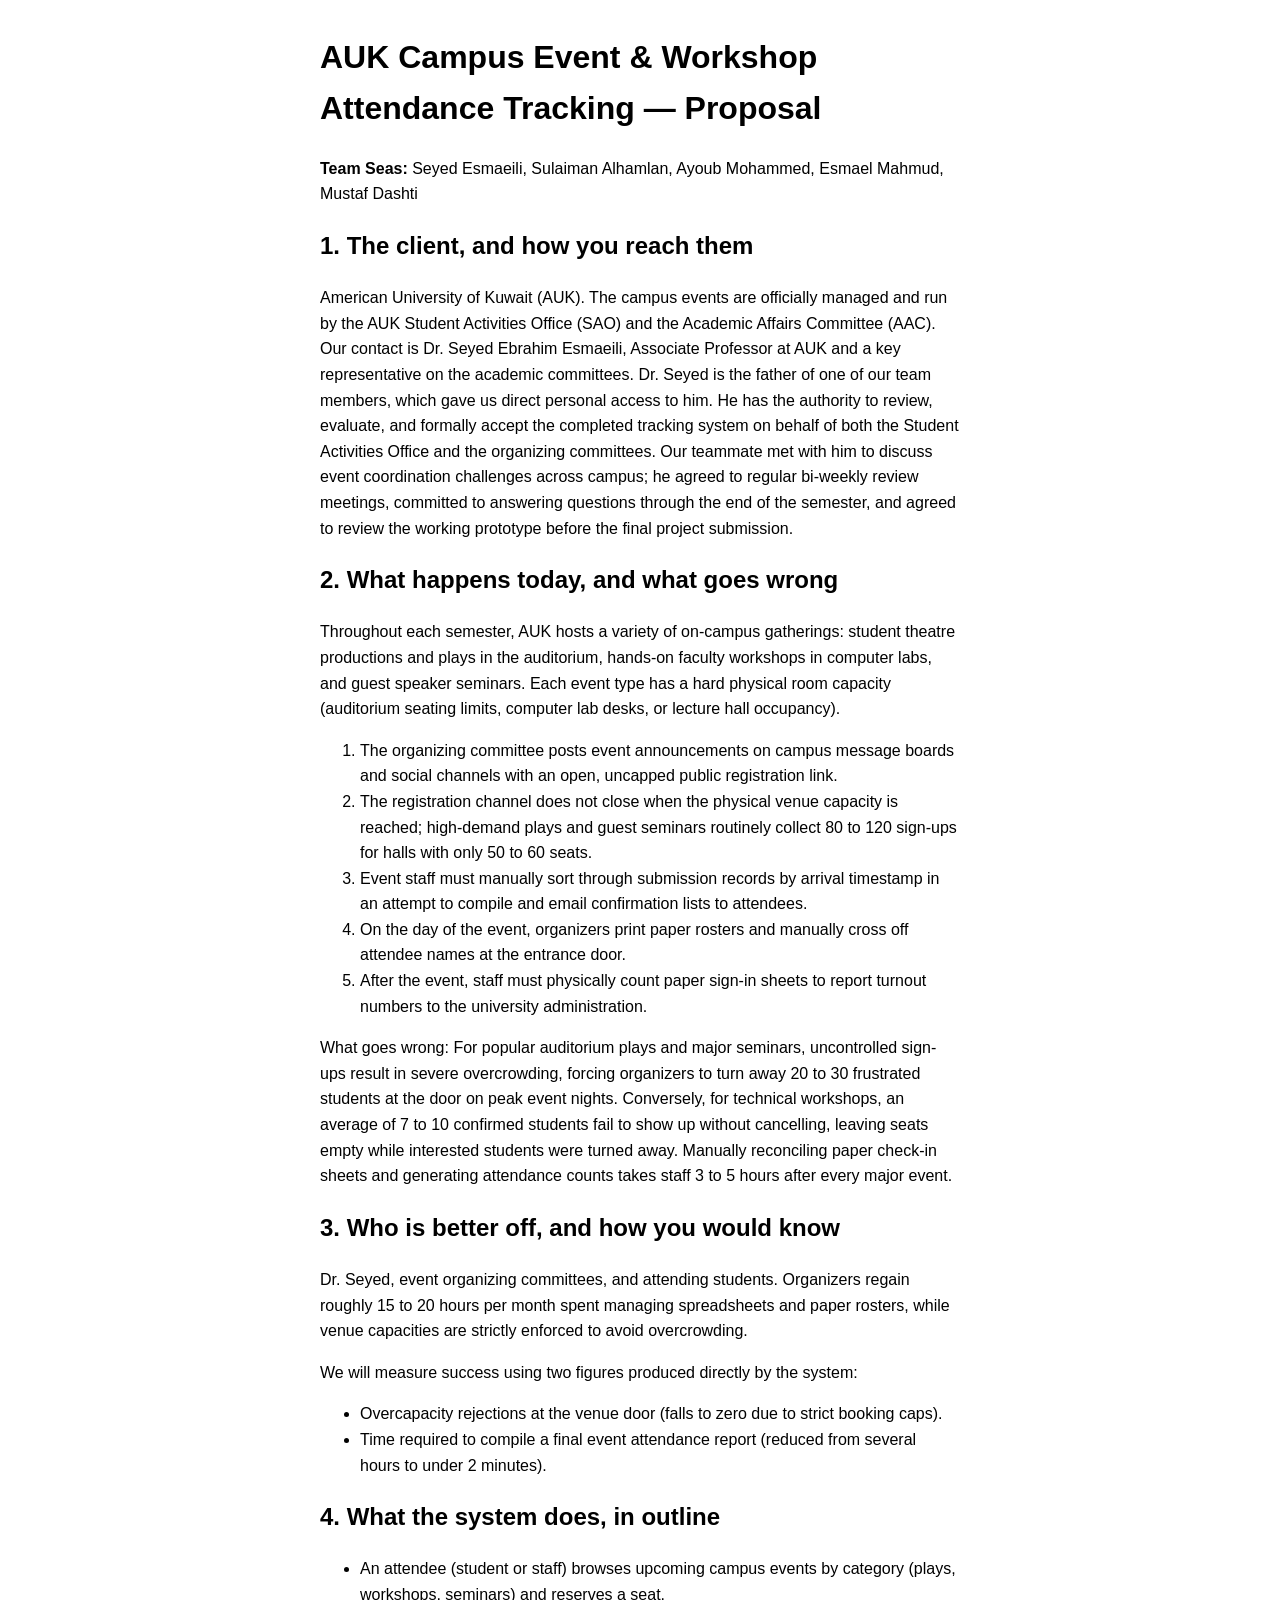
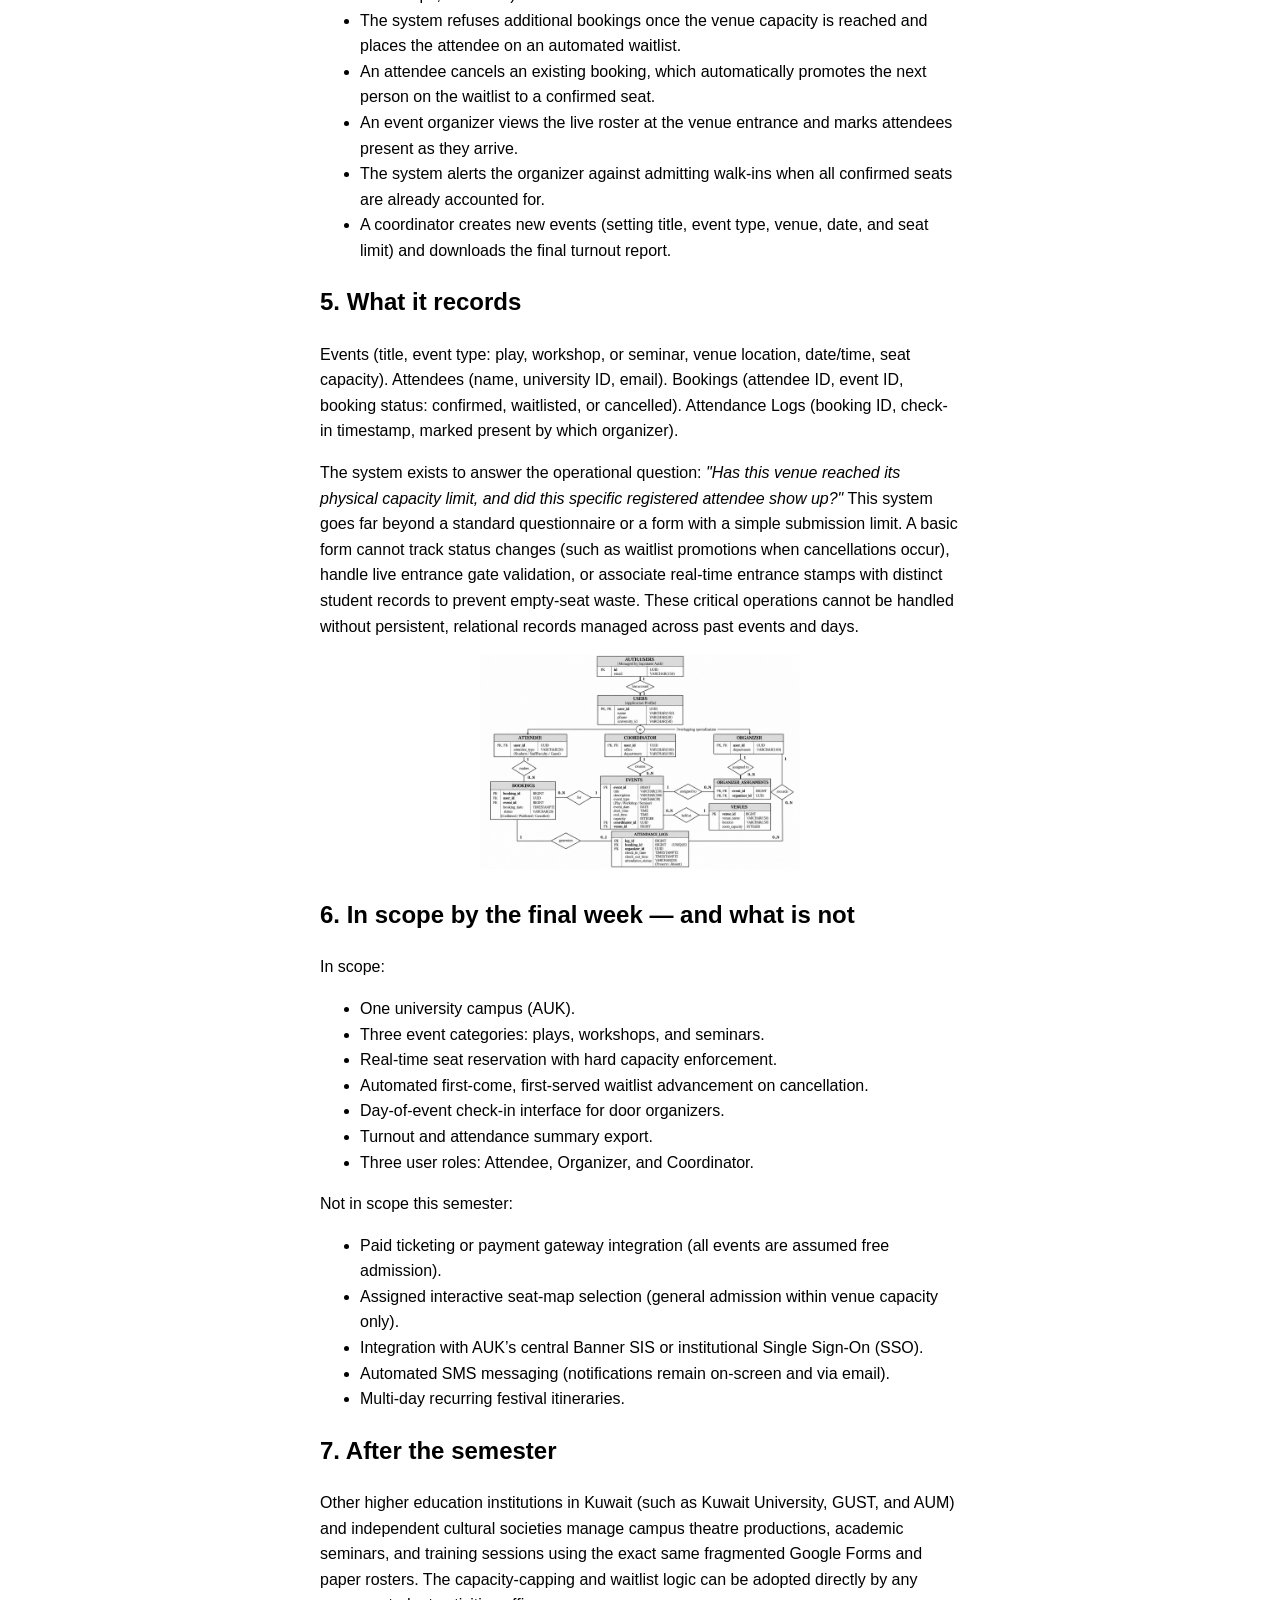
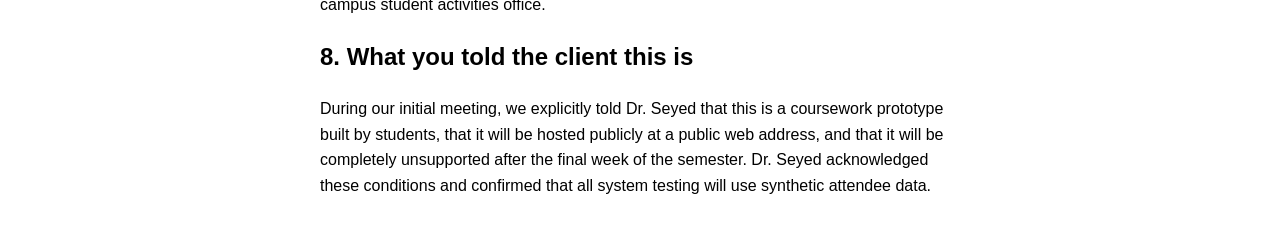
==== commit 447db86b: "fix errors" ====
--- a/docs/index.html
+++ b/docs/index.html
@@ -7,87 +7,131 @@
   Do not add external stylesheets, fonts, scripts or images. This page loads nothing.
 -->
 <html lang="en">
+
 <head>
-<meta charset="utf-8">
-<meta name="viewport" content="width=device-width, initial-scale=1">
-<title>Proposal — ISOM 472</title>
-<style>
-  body {
-    max-width: 40em;
-    margin: 2rem auto;
-    padding: 0 1rem;
-    font-family: -apple-system, BlinkMacSystemFont, "Segoe UI", Roboto, sans-serif;
-    line-height: 1.6;
-  }
-</style>
+  <meta charset="utf-8">
+  <meta name="viewport" content="width=device-width, initial-scale=1">
+  <title>Proposal — ISOM 472</title>
+  <style>
+    body {
+      max-width: 40em;
+      margin: 2rem auto;
+      padding: 0 1rem;
+      font-family: -apple-system, BlinkMacSystemFont, "Segoe UI", Roboto, sans-serif;
+      line-height: 1.6;
+    }
+  </style>
 </head>
+
 <body>
 
-<h1>AUK Campus Event & Workshop Attendance Tracking — Proposal</h1>
+  <h1>AUK Campus Event & Workshop Attendance Tracking — Proposal</h1>
 
-<p><strong>Team Seas:</strong> Seyed Esmaeili, Sulaiman Alhamlan, Ayoub Mohammed, Esmael Mahmud, Mustaf Dashti</p>
+  <p><strong>Team Seas:</strong> Seyed Esmaeili, Sulaiman Alhamlan, Ayoub Mohammed, Esmael Mahmud, Mustaf Dashti</p>
 
-<h2>1. The client, and how you reach them</h2>
-<p>American University of Kuwait (AUK). The campus events are officially managed and run by the AUK Student Activities Office (SAO) and the Academic Affairs Committee (AAC). Our contact is Dr. Seyed Ebrahim Esmaeili, Associate Professor at AUK and a key representative on the academic committees. Dr. Seyed is the father of one of our team members, which gave us direct personal access to him. He has the authority to review, evaluate, and formally accept the completed tracking system on behalf of both the Student Activities Office and the organizing committees. Our teammate met with him to discuss event coordination challenges across campus; he agreed to regular bi-weekly review meetings, committed to answering questions through the end of the semester, and agreed to review the working prototype before the final project submission.</p>
+  <h2>1. The client, and how you reach them</h2>
+  <p>American University of Kuwait (AUK). The campus events are officially managed and run by the AUK Student Activities
+    Office (SAO) and the Academic Affairs Committee (AAC). Our contact is Dr. Seyed Ebrahim Esmaeili, Associate
+    Professor at AUK and a key representative on the academic committees. Dr. Seyed is the father of one of our team
+    members, which gave us direct personal access to him. He has the authority to review, evaluate, and formally accept
+    the completed tracking system on behalf of both the Student Activities Office and the organizing committees. Our
+    teammate met with him to discuss event coordination challenges across campus; he agreed to regular bi-weekly review
+    meetings, committed to answering questions through the end of the semester, and agreed to review the working
+    prototype before the final project submission.</p>
 
-<h2>2. What happens today, and what goes wrong</h2>
-<p>Throughout each semester, AUK hosts a variety of on-campus gatherings: student theatre productions and plays in the auditorium, hands-on faculty workshops in computer labs, and guest speaker seminars. Each event type has a hard physical room capacity (auditorium seating limits, computer lab desks, or lecture hall occupancy).</p>
-<ol>
-  <li>The organizing committee posts event announcements on campus message boards and social channels with an open, uncapped public registration link.</li>
-  <li>The registration channel does not close when the physical venue capacity is reached; high-demand plays and guest seminars routinely collect 80 to 120 sign-ups for halls with only 50 to 60 seats.</li>
-  <li>Event staff must manually sort through submission records by arrival timestamp in an attempt to compile and email confirmation lists to attendees.</li>
-  <li>On the day of the event, organizers print paper rosters and manually cross off attendee names at the entrance door.</li>
-  <li>After the event, staff must physically count paper sign-in sheets to report turnout numbers to the university administration.</li>
-</ol>
-<p>What goes wrong: For popular auditorium plays and major seminars, uncontrolled sign-ups result in severe overcrowding, forcing organizers to turn away 20 to 30 frustrated students at the door on peak event nights. Conversely, for technical workshops, an average of 7 to 10 confirmed students fail to show up without cancelling, leaving seats empty while interested students were turned away. Manually reconciling paper check-in sheets and generating attendance counts takes staff 3 to 5 hours after every major event.</p>
+  <h2>2. What happens today, and what goes wrong</h2>
+  <p>Throughout each semester, AUK hosts a variety of on-campus gatherings: student theatre productions and plays in the
+    auditorium, hands-on faculty workshops in computer labs, and guest speaker seminars. Each event type has a hard
+    physical room capacity (auditorium seating limits, computer lab desks, or lecture hall occupancy).</p>
+  <ol>
+    <li>The organizing committee posts event announcements on campus message boards and social channels with an open,
+      uncapped public registration link.</li>
+    <li>The registration channel does not close when the physical venue capacity is reached; high-demand plays and guest
+      seminars routinely collect 80 to 120 sign-ups for halls with only 50 to 60 seats.</li>
+    <li>Event staff must manually sort through submission records by arrival timestamp in an attempt to compile and
+      email confirmation lists to attendees.</li>
+    <li>On the day of the event, organizers print paper rosters and manually cross off attendee names at the entrance
+      door.</li>
+    <li>After the event, staff must physically count paper sign-in sheets to report turnout numbers to the university
+      administration.</li>
+  </ol>
+  <p>What goes wrong: For popular auditorium plays and major seminars, uncontrolled sign-ups result in severe
+    overcrowding, forcing organizers to turn away 20 to 30 frustrated students at the door on peak event nights.
+    Conversely, for technical workshops, an average of 7 to 10 confirmed students fail to show up without cancelling,
+    leaving seats empty while interested students were turned away. Manually reconciling paper check-in sheets and
+    generating attendance counts takes staff 3 to 5 hours after every major event.</p>
 
-<h2>3. Who is better off, and how you would know</h2>
-<p>Dr. Seyed, event organizing committees, and attending students. Organizers regain roughly 15 to 20 hours per month spent managing spreadsheets and paper rosters, while venue capacities are strictly enforced to avoid overcrowding.</p>
-<p>We will measure success using two figures produced directly by the system:</p>
-<ul>
-  <li>Overcapacity rejections at the venue door (falls to zero due to strict booking caps).</li>
-  <li>Time required to compile a final event attendance report (reduced from several hours to under 2 minutes).</li>
-</ul>
+  <h2>3. Who is better off, and how you would know</h2>
+  <p>Dr. Seyed, event organizing committees, and attending students. Organizers regain roughly 15 to 20 hours per month
+    spent managing spreadsheets and paper rosters, while venue capacities are strictly enforced to avoid overcrowding.
+  </p>
+  <p>We will measure success using two figures produced directly by the system:</p>
+  <ul>
+    <li>Overcapacity rejections at the venue door (falls to zero due to strict booking caps).</li>
+    <li>Time required to compile a final event attendance report (reduced from several hours to under 2 minutes).</li>
+  </ul>
 
-<h2>4. What the system does, in outline</h2>
-<ul>
-  <li>An attendee (student or staff) browses upcoming campus events by category (plays, workshops, seminars) and reserves a seat.</li>
-  <li>The system refuses additional bookings once the venue capacity is reached and places the attendee on an automated waitlist.</li>
-  <li>An attendee cancels an existing booking, which automatically promotes the next person on the waitlist to a confirmed seat.</li>
-  <li>An event organizer views the live roster at the venue entrance and marks attendees present as they arrive.</li>
-  <li>The system alerts the organizer against admitting walk-ins when all confirmed seats are already accounted for.</li>
-  <li>A coordinator creates new events (setting title, event type, venue, date, and seat limit) and downloads the final turnout report.</li>
-</ul>
+  <h2>4. What the system does, in outline</h2>
+  <ul>
+    <li>An attendee (student or staff) browses upcoming campus events by category (plays, workshops, seminars) and
+      reserves a seat.</li>
+    <li>The system refuses additional bookings once the venue capacity is reached and places the attendee on an
+      automated waitlist.</li>
+    <li>An attendee cancels an existing booking, which automatically promotes the next person on the waitlist to a
+      confirmed seat.</li>
+    <li>An event organizer views the live roster at the venue entrance and marks attendees present as they arrive.</li>
+    <li>The system alerts the organizer against admitting walk-ins when all confirmed seats are already accounted for.
+    </li>
+    <li>A coordinator creates new events (setting title, event type, venue, date, and seat limit) and downloads the
+      final turnout report.</li>
+  </ul>
 
-<h2>5. What it records</h2>
-<p>Events (title, event type: play, workshop, or seminar, venue location, date/time, seat capacity). Attendees (name, university ID, email). Bookings (attendee ID, event ID, booking status: confirmed, waitlisted, or cancelled). Attendance Logs (booking ID, check-in timestamp, marked present by which organizer).</p>
-<p>The system exists to answer the operational question: <em>"Has this venue reached its physical capacity limit, and did this specific registered attendee show up?"</em> This system goes far beyond a standard questionnaire or a form with a simple submission limit. A basic form cannot track status changes (such as waitlist promotions when cancellations occur), handle live entrance gate validation, or associate real-time entrance stamps with distinct student records to prevent empty-seat waste. These critical operations cannot be handled without persistent, relational records managed across past events and days.</p>
+  <h2>5. What it records</h2>
+  <p>Events (title, event type: play, workshop, or seminar, venue location, date/time, seat capacity). Attendees (name,
+    university ID, email). Bookings (attendee ID, event ID, booking status: confirmed, waitlisted, or cancelled).
+    Attendance Logs (booking ID, check-in timestamp, marked present by which organizer).</p>
+  <p>The system exists to answer the operational question: <em>"Has this venue reached its physical capacity limit, and
+      did this specific registered attendee show up?"</em> This system goes far beyond a standard questionnaire or a
+    form with a simple submission limit. A basic form cannot track status changes (such as waitlist promotions when
+    cancellations occur), handle live entrance gate validation, or associate real-time entrance stamps with distinct
+    student records to prevent empty-seat waste. These critical operations cannot be handled without persistent,
+    relational records managed across past events and days.</p>
+  <a href="erd.html">
+    <p style="text-align: center;"><img src="images/EERD-pro.png" style="width: 50%; height: auto;"
+        alt="ERD for the project"></p>
+  </a>
+  <h2>6. In scope by the final week — and what is not</h2>
+  <p>In scope:</p>
+  <ul>
+    <li>One university campus (AUK).</li>
+    <li>Three event categories: plays, workshops, and seminars.</li>
+    <li>Real-time seat reservation with hard capacity enforcement.</li>
+    <li>Automated first-come, first-served waitlist advancement on cancellation.</li>
+    <li>Day-of-event check-in interface for door organizers.</li>
+    <li>Turnout and attendance summary export.</li>
+    <li>Three user roles: Attendee, Organizer, and Coordinator.</li>
+  </ul>
+  <p>Not in scope this semester:</p>
+  <ul>
+    <li>Paid ticketing or payment gateway integration (all events are assumed free admission).</li>
+    <li>Assigned interactive seat-map selection (general admission within venue capacity only).</li>
+    <li>Integration with AUK’s central Banner SIS or institutional Single Sign-On (SSO).</li>
+    <li>Automated SMS messaging (notifications remain on-screen and via email).</li>
+    <li>Multi-day recurring festival itineraries.</li>
+  </ul>
 
-<h2>6. In scope by the final week — and what is not</h2>
-<p>In scope:</p>
-<ul>
-  <li>One university campus (AUK).</li>
-  <li>Three event categories: plays, workshops, and seminars.</li>
-  <li>Real-time seat reservation with hard capacity enforcement.</li>
-  <li>Automated first-come, first-served waitlist advancement on cancellation.</li>
-  <li>Day-of-event check-in interface for door organizers.</li>
-  <li>Turnout and attendance summary export.</li>
-  <li>Three user roles: Attendee, Organizer, and Coordinator.</li>
-</ul>
-<p>Not in scope this semester:</p>
-<ul>
-  <li>Paid ticketing or payment gateway integration (all events are assumed free admission).</li>
-  <li>Assigned interactive seat-map selection (general admission within venue capacity only).</li>
-  <li>Integration with AUKs central Banner SIS or institutional Single Sign-On (SSO).</li>
-  <li>Automated SMS messaging (notifications remain on-screen and via email).</li>
-  <li>Multi-day recurring festival itineraries.</li>
-</ul>
+  <h2>7. After the semester</h2>
+  <p>Other higher education institutions in Kuwait (such as Kuwait University, GUST, and AUM) and independent cultural
+    societies manage campus theatre productions, academic seminars, and training sessions using the exact same
+    fragmented Google Forms and paper rosters. The capacity-capping and waitlist logic can be adopted directly by any
+    campus student activities office.</p>
 
-<h2>7. After the semester</h2>
-<p>Other higher education institutions in Kuwait (such as Kuwait University, GUST, and AUM) and independent cultural societies manage campus theatre productions, academic seminars, and training sessions using the exact same fragmented Google Forms and paper rosters. The capacity-capping and waitlist logic can be adopted directly by any campus student activities office.</p>
-
-<h2>8. What you told the client this is</h2>
-<p>During our initial meeting, we told Dr. Seyed that this is a coursework prototype built by students, that it will be hosted publicly at a public web address, and that it will be completely unsupported after the final week of the semester. Dr. Seyed acknowledged these conditions and confirmed that all system testing will use synthetic attendee data.</p>
+  <h2>8. What you told the client this is</h2>
+  <p>During our initial meeting, we explicitly told Dr. Seyed that this is a coursework prototype built by students,
+    that it will be hosted publicly at a public web address, and that it will be completely unsupported after the final
+    week of the semester. Dr. Seyed acknowledged these conditions and confirmed that all system testing will use
+    synthetic attendee data.</p>
 
 </body>
-</html>
+
+</html>
